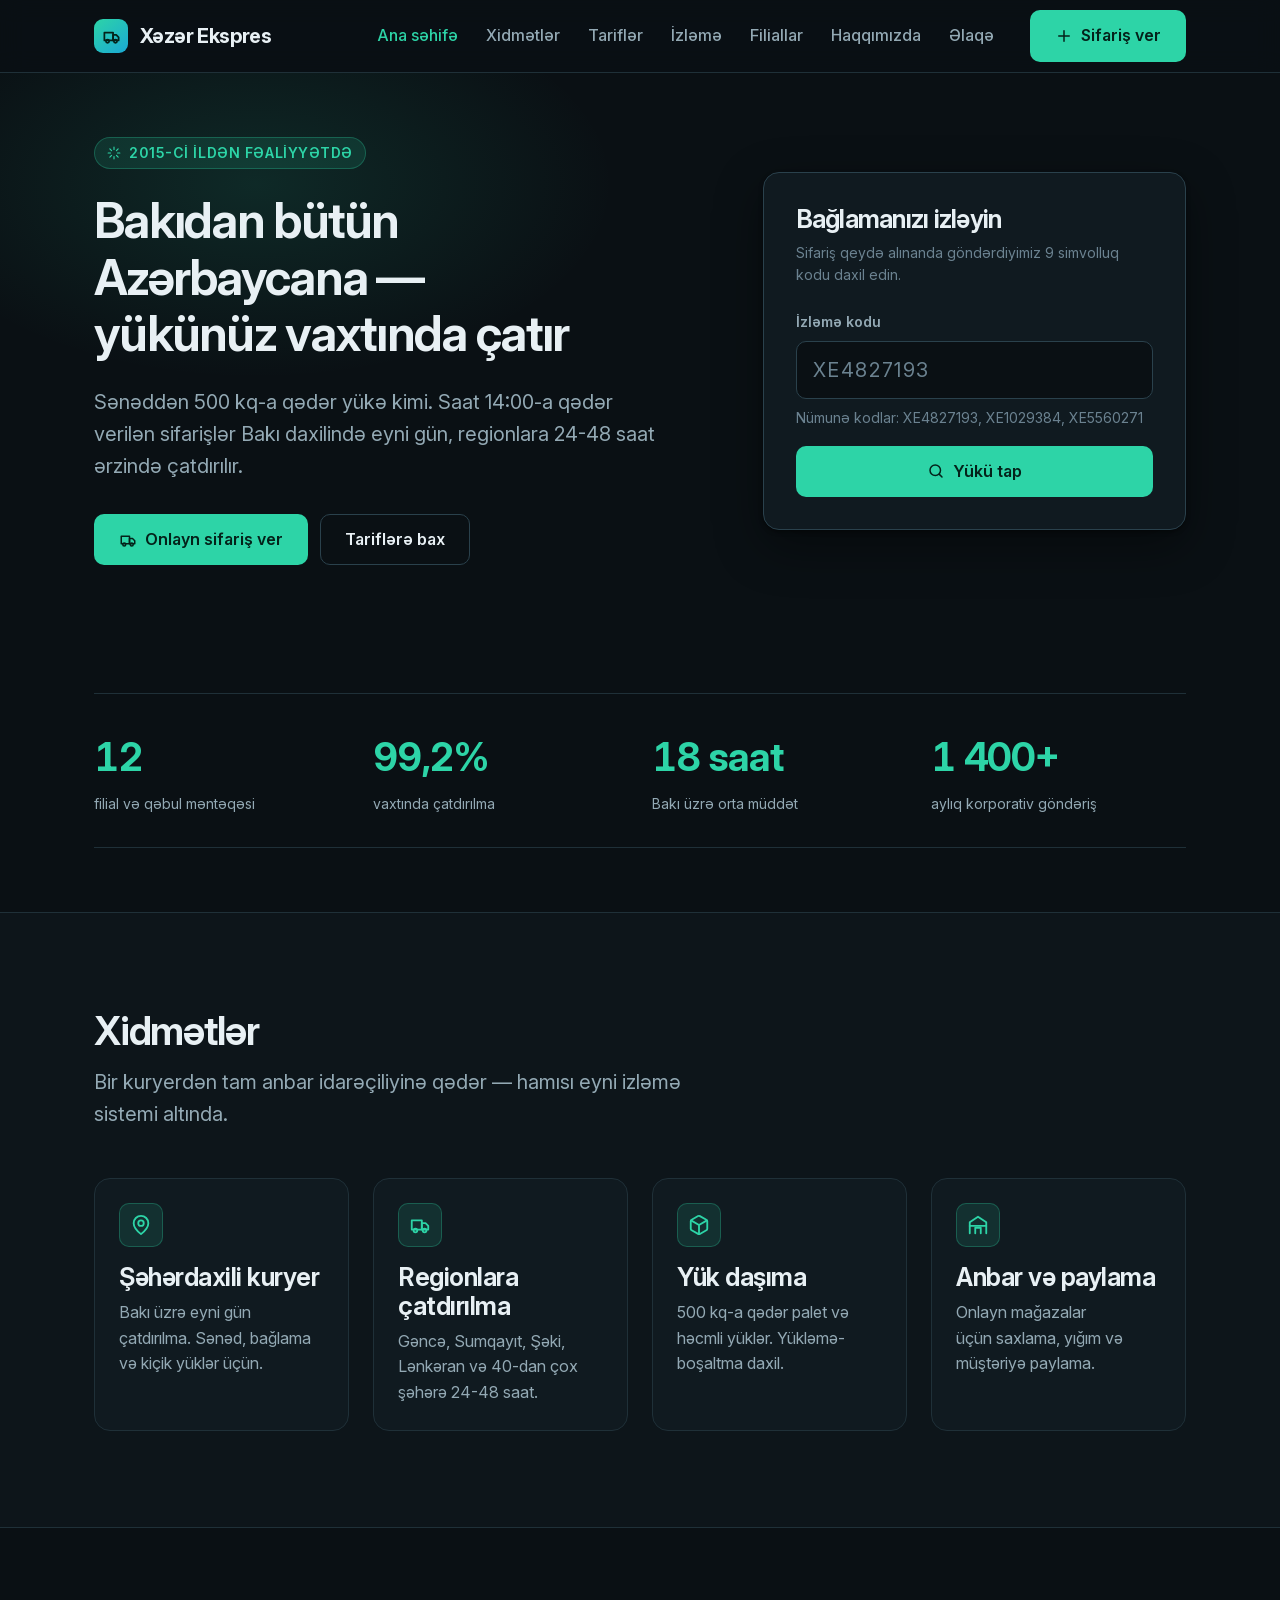
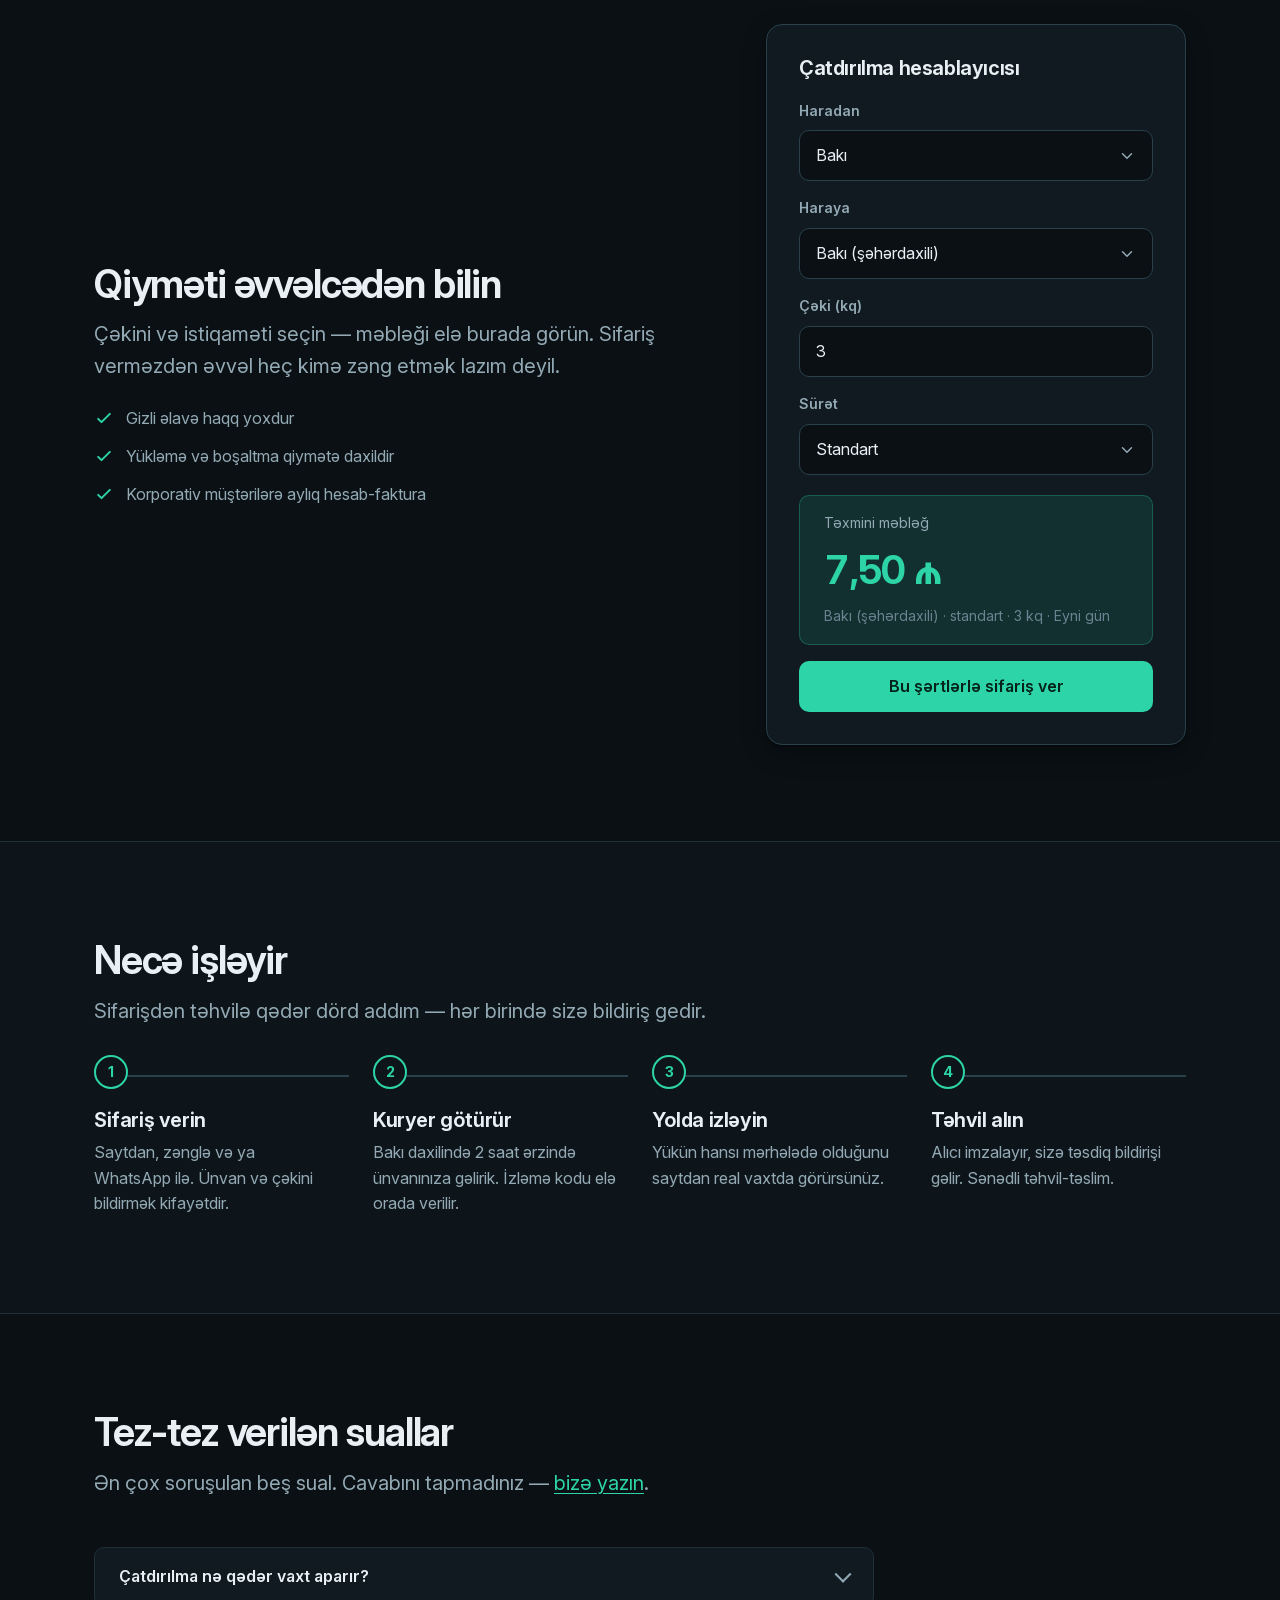
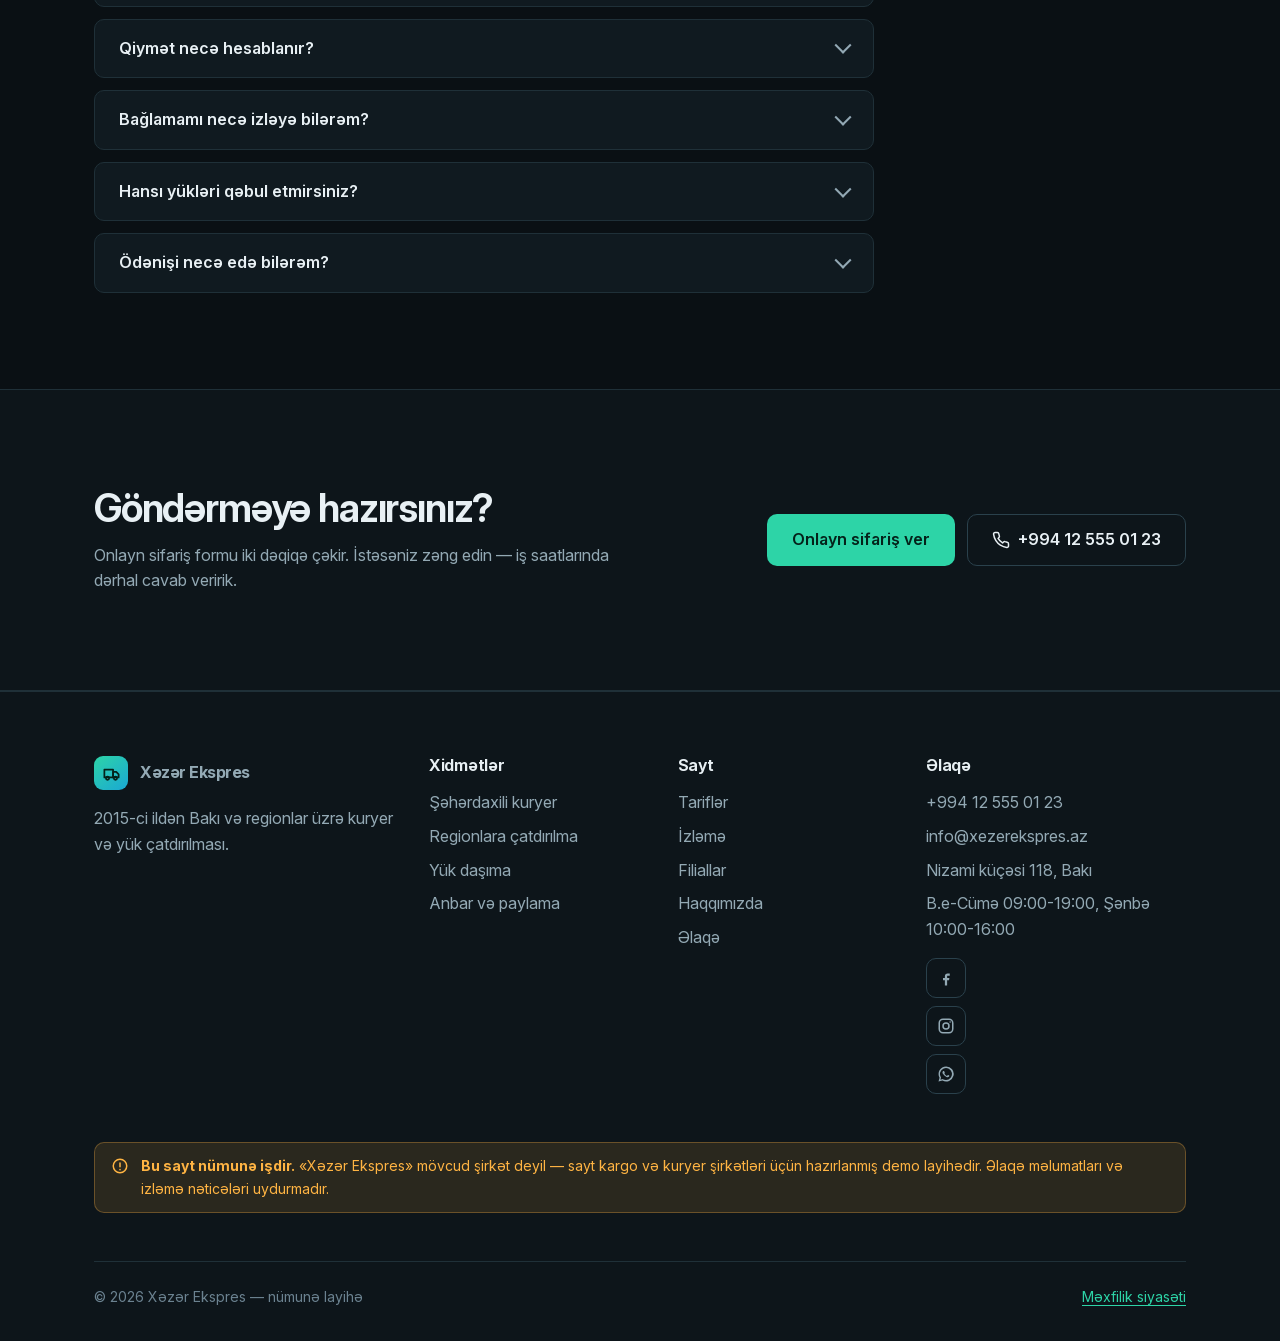
==== index.html @ 933635aa "feat: build the home page around tracking, pricing and ordering Those three are the sector's core fe" ====
<!doctype html>
<html lang="az" class="no-js">
  <head>
    <meta charset="utf-8" />
    <!-- Drops the no-js class before first paint, so the menu never flashes open. -->
    <script>document.documentElement.classList.remove("no-js");</script>
    <meta name="viewport" content="width=device-width, initial-scale=1" />
    <title>Xəzər Ekspres — Bakı və regionlara kuryer və yük çatdırılması</title>
    <meta
      name="description"
      content="Bakı üzrə eyni gün, regionlara 24-48 saat çatdırılma. Bağlamanızı izləmə kodu ilə izləyin, qiyməti əvvəlcədən hesablayın, onlayn sifariş verin."
    />
    <link rel="canonical" href="https://kulieff21.github.io/cargo-site-demo/" />
    <link rel="icon" href="assets/img/favicon.svg" type="image/svg+xml" />
    <link rel="stylesheet" href="assets/css/style.css" />

    <meta property="og:type" content="website" />
    <meta property="og:site_name" content="Xəzər Ekspres" />
    <meta property="og:locale" content="az_AZ" />
    <meta property="og:title" content="Xəzər Ekspres — kuryer və yük çatdırılması" />
    <meta
      property="og:description"
      content="Bakı üzrə eyni gün, regionlara 24-48 saat. İzləmə, qiymət hesablayıcısı və onlayn sifariş bir yerdə."
    />
    <meta property="og:image" content="https://kulieff21.github.io/cargo-site-demo/assets/img/og-cover.png" />
    <meta property="og:url" content="https://kulieff21.github.io/cargo-site-demo/" />
    <meta name="twitter:card" content="summary_large_image" />

    <script type="application/ld+json">
      {
        "@context": "https://schema.org",
        "@graph": [
          {
            "@type": "LocalBusiness",
            "@id": "https://kulieff21.github.io/cargo-site-demo/#business",
            "name": "Xəzər Ekspres",
            "description": "Bakı və Azərbaycanın regionları üzrə kuryer, bağlama və yük çatdırılması xidməti.",
            "url": "https://kulieff21.github.io/cargo-site-demo/",
            "telephone": "+994125550123",
            "email": "info@xezerekspres.az",
            "priceRange": "3-45 AZN",
            "currenciesAccepted": "AZN",
            "paymentAccepted": "Nağd, Kart, Bank köçürməsi",
            "address": {
              "@type": "PostalAddress",
              "streetAddress": "Nizami küçəsi 118",
              "addressLocality": "Bakı",
              "postalCode": "AZ1010",
              "addressCountry": "AZ"
            },
            "geo": { "@type": "GeoCoordinates", "latitude": 40.3777, "longitude": 49.8516 },
            "openingHoursSpecification": [
              {
                "@type": "OpeningHoursSpecification",
                "dayOfWeek": ["Monday", "Tuesday", "Wednesday", "Thursday", "Friday"],
                "opens": "09:00",
                "closes": "19:00"
              },
              {
                "@type": "OpeningHoursSpecification",
                "dayOfWeek": "Saturday",
                "opens": "10:00",
                "closes": "16:00"
              }
            ],
            "areaServed": { "@type": "Country", "name": "Azərbaycan" }
          },
          {
            "@type": "WebSite",
            "@id": "https://kulieff21.github.io/cargo-site-demo/#website",
            "url": "https://kulieff21.github.io/cargo-site-demo/",
            "name": "Xəzər Ekspres",
            "inLanguage": "az",
            "publisher": { "@id": "https://kulieff21.github.io/cargo-site-demo/#business" }
          },
          {
            "@type": "FAQPage",
            "mainEntity": [
              {
                "@type": "Question",
                "name": "Çatdırılma nə qədər vaxt aparır?",
                "acceptedAnswer": {
                  "@type": "Answer",
                  "text": "Bakı daxilində saat 14:00-a qədər verilən sifarişlər eyni gün çatdırılır. Regionlara çatdırılma 24-48 saat arasında dəyişir."
                }
              },
              {
                "@type": "Question",
                "name": "Qiymət necə hesablanır?",
                "acceptedAnswer": {
                  "@type": "Answer",
                  "text": "Qiymət çəkiyə və istiqamətə görə müəyyən olunur. Saytdakı hesablayıcı ilə sifariş verməzdən əvvəl dəqiq məbləği görə bilərsiniz."
                }
              },
              {
                "@type": "Question",
                "name": "Bağlamamı necə izləyə bilərəm?",
                "acceptedAnswer": {
                  "@type": "Answer",
                  "text": "Sifariş qeydə alınanda sizə 9 simvoldan ibarət izləmə kodu göndərilir. Kodu saytın yuxarısındakı xanaya yazıb yükünüzün hazırkı mərhələsini görə bilərsiniz."
                }
              },
              {
                "@type": "Question",
                "name": "Hansı yükləri qəbul etmirsiniz?",
                "acceptedAnswer": {
                  "@type": "Answer",
                  "text": "Partlayıcı və yanacaq maddələri, silah, narkotik vasitələr, canlı heyvan və tez xarab olan qida məhsulları qəbul edilmir."
                }
              },
              {
                "@type": "Question",
                "name": "Ödənişi necə edə bilərəm?",
                "acceptedAnswer": {
                  "@type": "Answer",
                  "text": "Nağd, kartla və ya bank köçürməsi ilə. Korporativ müştərilər üçün aylıq hesab-faktura ilə ödəniş mümkündür."
                }
              }
            ]
          }
        ]
      }
    </script>
  </head>

  <body>
    <a class="skip-link" href="#main">Əsas məzmuna keç</a>

    <header class="site-header">
      <div class="wrap site-header__inner">
        <a class="logo" href="index.html">
          <span class="logo__mark" aria-hidden="true">
            <svg viewBox="0 0 24 24" fill="none" stroke="currentColor" stroke-width="2.2" stroke-linecap="round" stroke-linejoin="round">
              <path d="M3 7h11v10H3z" /><path d="M14 10h4l3 3v4h-7z" />
              <circle cx="7" cy="18" r="2" /><circle cx="17" cy="18" r="2" />
            </svg>
          </span>
          Xəzər Ekspres
        </a>

        <button class="nav-toggle" type="button" aria-expanded="false" aria-controls="main-nav">
          <span class="visually-hidden">Menyunu aç</span>
          <svg class="nav-toggle__open" viewBox="0 0 24 24" fill="none" stroke="currentColor" stroke-width="2" stroke-linecap="round" aria-hidden="true">
            <path d="M4 7h16M4 12h16M4 17h16" />
          </svg>
          <svg class="nav-toggle__close" viewBox="0 0 24 24" fill="none" stroke="currentColor" stroke-width="2" stroke-linecap="round" aria-hidden="true">
            <path d="M6 6l12 12M18 6L6 18" />
          </svg>
        </button>

        <nav class="nav" id="main-nav" aria-label="Əsas menyu">
          <ul class="nav__list">
            <li><a class="nav__link" href="index.html" aria-current="page">Ana səhifə</a></li>
            <li><a class="nav__link" href="xidmetler.html">Xidmətlər</a></li>
            <li><a class="nav__link" href="tarifler.html">Tariflər</a></li>
            <li><a class="nav__link" href="izleme.html">İzləmə</a></li>
            <li><a class="nav__link" href="filiallar.html">Filiallar</a></li>
            <li><a class="nav__link" href="haqqimizda.html">Haqqımızda</a></li>
            <li><a class="nav__link" href="elaqe.html">Əlaqə</a></li>
          </ul>
        </nav>

        <a class="btn btn--primary header-cta" href="sifaris.html">
          <svg viewBox="0 0 24 24" fill="none" stroke="currentColor" stroke-width="2" stroke-linecap="round" stroke-linejoin="round" aria-hidden="true">
            <path d="M12 5v14M5 12h14" />
          </svg>
          Sifariş ver
        </a>
      </div>
    </header>

    <main id="main">
      <!-- Hero: the tracking box is the first thing a returning customer needs,
           so it sits above everything else rather than in a sub-page. -->
      <section class="hero">
        <div class="wrap hero__inner">
          <div class="hero__copy">
            <p class="eyebrow">
              <svg viewBox="0 0 24 24" fill="none" stroke="currentColor" stroke-width="2" stroke-linecap="round" aria-hidden="true">
                <path d="M12 2v4M12 18v4M4.9 4.9l2.9 2.9M16.2 16.2l2.9 2.9M2 12h4M18 12h4M4.9 19.1l2.9-2.9M16.2 7.8l2.9-2.9" />
              </svg>
              2015-ci ildən fəaliyyətdə
            </p>
            <h1>Bakıdan bütün Azərbaycana — yükünüz vaxtında çatır</h1>
            <p class="hero__lede">
              Sənəddən 500 kq-a qədər yükə kimi. Saat 14:00-a qədər verilən sifarişlər Bakı
              daxilində eyni gün, regionlara 24-48 saat ərzində çatdırılır.
            </p>
            <div class="hero__actions">
              <a class="btn btn--primary" href="sifaris.html">
                <svg viewBox="0 0 24 24" fill="none" stroke="currentColor" stroke-width="2" stroke-linecap="round" stroke-linejoin="round" aria-hidden="true">
                  <path d="M3 7h11v10H3z" /><path d="M14 10h4l3 3v4h-7z" />
                  <circle cx="7" cy="18" r="2" /><circle cx="17" cy="18" r="2" />
                </svg>
                Onlayn sifariş ver
              </a>
              <a class="btn btn--ghost" href="tarifler.html">Tariflərə bax</a>
            </div>
          </div>

          <div class="track-box">
            <h2 class="track-box__title">Bağlamanızı izləyin</h2>
            <p class="dim">Sifariş qeydə alınanda göndərdiyimiz 9 simvolluq kodu daxil edin.</p>
            <form class="track-form" action="izleme.html" method="get" data-track-form>
              <div class="field">
                <label for="track-code">İzləmə kodu</label>
                <input
                  class="input"
                  id="track-code"
                  name="kod"
                  type="text"
                  inputmode="latin"
                  autocomplete="off"
                  placeholder="XE4827193"
                  pattern="[A-Za-z]{2}[0-9]{7}"
                  maxlength="9"
                  required
                  aria-describedby="track-hint"
                />
                <p class="field-error" data-error>Kod 2 hərf və 7 rəqəmdən ibarət olmalıdır. Nümunə: XE4827193</p>
                <p class="dim" id="track-hint">Nümunə kodlar: XE4827193, XE1029384, XE5560271</p>
              </div>
              <button class="btn btn--primary btn--block" type="submit">
                <svg viewBox="0 0 24 24" fill="none" stroke="currentColor" stroke-width="2" stroke-linecap="round" aria-hidden="true">
                  <circle cx="11" cy="11" r="7" /><path d="m20 20-3.5-3.5" />
                </svg>
                Yükü tap
              </button>
            </form>
          </div>
        </div>
      </section>

      <!-- Numbers a courier customer actually asks about. -->
      <section class="section--tight stats">
        <div class="wrap">
          <ul class="stats__list">
            <li><strong>12</strong><span>filial və qəbul məntəqəsi</span></li>
            <li><strong>99,2%</strong><span>vaxtında çatdırılma</span></li>
            <li><strong>18 saat</strong><span>Bakı üzrə orta müddət</span></li>
            <li><strong>1 400+</strong><span>aylıq korporativ göndəriş</span></li>
          </ul>
        </div>
      </section>

      <section class="section section--alt" id="xidmetler">
        <div class="wrap">
          <div class="section-head">
            <h2>Xidmətlər</h2>
            <p>Bir kuryerdən tam anbar idarəçiliyinə qədər — hamısı eyni izləmə sistemi altında.</p>
          </div>

          <div class="grid grid--4">
            <article class="card card--link">
              <span class="card-icon" aria-hidden="true">
                <svg viewBox="0 0 24 24" fill="none" stroke="currentColor" stroke-width="2" stroke-linecap="round" stroke-linejoin="round">
                  <circle cx="12" cy="10" r="3" /><path d="M12 2a8 8 0 0 0-8 8c0 5.4 8 12 8 12s8-6.6 8-12a8 8 0 0 0-8-8z" />
                </svg>
              </span>
              <h3>Şəhərdaxili kuryer</h3>
              <p>Bakı üzrə eyni gün çatdırılma. Sənəd, bağlama və kiçik yüklər üçün.</p>
            </article>

            <article class="card card--link">
              <span class="card-icon" aria-hidden="true">
                <svg viewBox="0 0 24 24" fill="none" stroke="currentColor" stroke-width="2" stroke-linecap="round" stroke-linejoin="round">
                  <path d="M3 7h11v10H3z" /><path d="M14 10h4l3 3v4h-7z" />
                  <circle cx="7" cy="18" r="2" /><circle cx="17" cy="18" r="2" />
                </svg>
              </span>
              <h3>Regionlara çatdırılma</h3>
              <p>Gəncə, Sumqayıt, Şəki, Lənkəran və 40-dan çox şəhərə 24-48 saat.</p>
            </article>

            <article class="card card--link">
              <span class="card-icon" aria-hidden="true">
                <svg viewBox="0 0 24 24" fill="none" stroke="currentColor" stroke-width="2" stroke-linecap="round" stroke-linejoin="round">
                  <path d="M21 16V8a2 2 0 0 0-1-1.73l-7-4a2 2 0 0 0-2 0l-7 4A2 2 0 0 0 3 8v8a2 2 0 0 0 1 1.73l7 4a2 2 0 0 0 2 0l7-4A2 2 0 0 0 21 16z" />
                  <path d="m3.3 7 8.7 5 8.7-5M12 22V12" />
                </svg>
              </span>
              <h3>Yük daşıma</h3>
              <p>500 kq-a qədər palet və həcmli yüklər. Yükləmə-boşaltma daxil.</p>
            </article>

            <article class="card card--link">
              <span class="card-icon" aria-hidden="true">
                <svg viewBox="0 0 24 24" fill="none" stroke="currentColor" stroke-width="2" stroke-linecap="round" stroke-linejoin="round">
                  <path d="M3 21V9l9-6 9 6v12" /><path d="M9 21v-6h6v6" /><path d="M3 13h18" />
                </svg>
              </span>
              <h3>Anbar və paylama</h3>
              <p>Onlayn mağazalar üçün saxlama, yığım və müştəriyə paylama.</p>
            </article>
          </div>
        </div>
      </section>

      <!-- Price calculator: the second core feature. Works as a plain form
           without JS, and updates live when JS is available. -->
      <section class="section" id="hesablayici">
        <div class="wrap calc">
          <div class="calc__copy">
            <div class="section-head">
              <h2>Qiyməti əvvəlcədən bilin</h2>
              <p>
                Çəkini və istiqaməti seçin — məbləği elə burada görün. Sifariş verməzdən əvvəl
                heç kimə zəng etmək lazım deyil.
              </p>
            </div>
            <ul class="tick-list">
              <li>
                <svg viewBox="0 0 24 24" fill="none" stroke="currentColor" stroke-width="2.4" stroke-linecap="round" stroke-linejoin="round" aria-hidden="true"><path d="m5 13 4 4L19 7" /></svg>
                Gizli əlavə haqq yoxdur
              </li>
              <li>
                <svg viewBox="0 0 24 24" fill="none" stroke="currentColor" stroke-width="2.4" stroke-linecap="round" stroke-linejoin="round" aria-hidden="true"><path d="m5 13 4 4L19 7" /></svg>
                Yükləmə və boşaltma qiymətə daxildir
              </li>
              <li>
                <svg viewBox="0 0 24 24" fill="none" stroke="currentColor" stroke-width="2.4" stroke-linecap="round" stroke-linejoin="round" aria-hidden="true"><path d="m5 13 4 4L19 7" /></svg>
                Korporativ müştərilərə aylıq hesab-faktura
              </li>
            </ul>
          </div>

          <form class="calc__panel" data-calc-form>
            <h3 class="calc__title">Çatdırılma hesablayıcısı</h3>

            <div class="field">
              <label for="calc-from">Haradan</label>
              <select class="select" id="calc-from" name="from" data-calc-from>
                <option value="baku">Bakı</option>
                <option value="sumqayit">Sumqayıt</option>
                <option value="gence">Gəncə</option>
              </select>
            </div>

            <div class="field">
              <label for="calc-to">Haraya</label>
              <select class="select" id="calc-to" name="to" data-calc-to>
                <option value="baku">Bakı (şəhərdaxili)</option>
                <option value="sumqayit">Sumqayıt / Abşeron</option>
                <option value="region-yaxin">Yaxın regionlar (Gəncə, Şəki, Quba)</option>
                <option value="region-uzaq">Uzaq regionlar (Lənkəran, Zaqatala, Naxçıvan)</option>
              </select>
            </div>

            <div class="field">
              <label for="calc-weight">Çəki (kq)</label>
              <input class="input" id="calc-weight" name="weight" type="number" min="0.5" max="500" step="0.5" value="3" data-calc-weight />
            </div>

            <div class="field">
              <label for="calc-speed">Sürət</label>
              <select class="select" id="calc-speed" name="speed" data-calc-speed>
                <option value="standart">Standart</option>
                <option value="tecili">Təcili (+50%)</option>
              </select>
            </div>

            <output class="calc__result" data-calc-output>
              <span class="calc__result-label">Təxmini məbləğ</span>
              <span class="calc__result-value" data-calc-price>7,50 ₼</span>
              <span class="calc__result-note" data-calc-note>Bakı daxili · standart · 3 kq</span>
            </output>

            <noscript>
              <p class="dim">
                Dəqiq məbləği <a href="tarifler.html">tariflər cədvəlində</a> görə bilərsiniz.
              </p>
            </noscript>

            <a class="btn btn--primary btn--block" href="sifaris.html">Bu şərtlərlə sifariş ver</a>
          </form>
        </div>
      </section>

      <section class="section section--alt">
        <div class="wrap">
          <div class="section-head">
            <h2>Necə işləyir</h2>
            <p>Sifarişdən təhvilə qədər dörd addım — hər birində sizə bildiriş gedir.</p>
          </div>

          <ol class="steps">
            <li class="steps__item">
              <span class="steps__num">1</span>
              <h3>Sifariş verin</h3>
              <p>Saytdan, zənglə və ya WhatsApp ilə. Ünvan və çəkini bildirmək kifayətdir.</p>
            </li>
            <li class="steps__item">
              <span class="steps__num">2</span>
              <h3>Kuryer götürür</h3>
              <p>Bakı daxilində 2 saat ərzində ünvanınıza gəlirik. İzləmə kodu elə orada verilir.</p>
            </li>
            <li class="steps__item">
              <span class="steps__num">3</span>
              <h3>Yolda izləyin</h3>
              <p>Yükün hansı mərhələdə olduğunu saytdan real vaxtda görürsünüz.</p>
            </li>
            <li class="steps__item">
              <span class="steps__num">4</span>
              <h3>Təhvil alın</h3>
              <p>Alıcı imzalayır, sizə təsdiq bildirişi gəlir. Sənədli təhvil-təslim.</p>
            </li>
          </ol>
        </div>
      </section>

      <section class="section">
        <div class="wrap faq">
          <div class="section-head">
            <h2>Tez-tez verilən suallar</h2>
            <p>Ən çox soruşulan beş sual. Cavabını tapmadınız — <a href="elaqe.html">bizə yazın</a>.</p>
          </div>

          <div class="faq__list">
            <details class="faq__item">
              <summary>Çatdırılma nə qədər vaxt aparır?</summary>
              <p>
                Bakı daxilində saat 14:00-a qədər verilən sifarişlər eyni gün çatdırılır.
                Regionlara çatdırılma 24-48 saat arasında dəyişir — dəqiq müddət
                <a href="tarifler.html">tariflər səhifəsində</a> istiqamətə görə göstərilib.
              </p>
            </details>

            <details class="faq__item">
              <summary>Qiymət necə hesablanır?</summary>
              <p>
                Qiymət çəkiyə və istiqamətə görə müəyyən olunur. Yuxarıdakı hesablayıcı ilə
                sifariş verməzdən əvvəl dəqiq məbləği görə bilərsiniz. Yükləmə-boşaltma
                qiymətə daxildir.
              </p>
            </details>

            <details class="faq__item">
              <summary>Bağlamamı necə izləyə bilərəm?</summary>
              <p>
                Sifariş qeydə alınanda sizə 9 simvoldan ibarət izləmə kodu göndərilir
                (məsələn XE4827193). Kodu <a href="izleme.html">izləmə səhifəsinə</a> yazıb
                yükünüzün hazırkı mərhələsini görə bilərsiniz.
              </p>
            </details>

            <details class="faq__item">
              <summary>Hansı yükləri qəbul etmirsiniz?</summary>
              <p>
                Partlayıcı və yanacaq maddələri, silah, narkotik vasitələr, canlı heyvan və
                tez xarab olan qida məhsulları qəbul edilmir. Şübhəniz varsa, göndərməzdən
                əvvəl bizimlə dəqiqləşdirin.
              </p>
            </details>

            <details class="faq__item">
              <summary>Ödənişi necə edə bilərəm?</summary>
              <p>
                Nağd, kartla və ya bank köçürməsi ilə. Korporativ müştərilər üçün aylıq
                hesab-faktura ilə ödəniş mümkündür.
              </p>
            </details>
          </div>
        </div>
      </section>

      <section class="section section--alt cta">
        <div class="wrap cta__inner">
          <div>
            <h2>Göndərməyə hazırsınız?</h2>
            <p class="muted">
              Onlayn sifariş formu iki dəqiqə çəkir. İstəsəniz zəng edin — iş saatlarında
              dərhal cavab veririk.
            </p>
          </div>
          <div class="cta__actions">
            <a class="btn btn--primary" href="sifaris.html">Onlayn sifariş ver</a>
            <a class="btn btn--ghost" href="tel:+994125550123">
              <svg viewBox="0 0 24 24" fill="none" stroke="currentColor" stroke-width="2" stroke-linecap="round" stroke-linejoin="round" aria-hidden="true">
                <path d="M22 16.9v3a2 2 0 0 1-2.2 2 19.8 19.8 0 0 1-8.6-3.1 19.5 19.5 0 0 1-6-6A19.8 19.8 0 0 1 2.1 4.2 2 2 0 0 1 4.1 2h3a2 2 0 0 1 2 1.7c.1 1 .4 1.9.7 2.8a2 2 0 0 1-.5 2.1L8.1 9.9a16 16 0 0 0 6 6l1.3-1.3a2 2 0 0 1 2.1-.4c.9.3 1.8.6 2.8.7a2 2 0 0 1 1.7 2z" />
              </svg>
              +994 12 555 01 23
            </a>
          </div>
        </div>
      </section>
    </main>

    <footer class="site-footer">
      <div class="wrap">
        <div class="footer-grid">
          <div class="footer-col">
            <a class="logo" href="index.html">
              <span class="logo__mark" aria-hidden="true">
                <svg viewBox="0 0 24 24" fill="none" stroke="currentColor" stroke-width="2.2" stroke-linecap="round" stroke-linejoin="round">
                  <path d="M3 7h11v10H3z" /><path d="M14 10h4l3 3v4h-7z" />
                  <circle cx="7" cy="18" r="2" /><circle cx="17" cy="18" r="2" />
                </svg>
              </span>
              Xəzər Ekspres
            </a>
            <p class="muted" style="margin-top: var(--s-4)">
              2015-ci ildən Bakı və regionlar üzrə kuryer və yük çatdırılması.
            </p>
          </div>

          <div class="footer-col">
            <h4>Xidmətlər</h4>
            <ul>
              <li><a href="xidmetler.html">Şəhərdaxili kuryer</a></li>
              <li><a href="xidmetler.html">Regionlara çatdırılma</a></li>
              <li><a href="xidmetler.html">Yük daşıma</a></li>
              <li><a href="xidmetler.html">Anbar və paylama</a></li>
            </ul>
          </div>

          <div class="footer-col">
            <h4>Sayt</h4>
            <ul>
              <li><a href="tarifler.html">Tariflər</a></li>
              <li><a href="izleme.html">İzləmə</a></li>
              <li><a href="filiallar.html">Filiallar</a></li>
              <li><a href="haqqimizda.html">Haqqımızda</a></li>
              <li><a href="elaqe.html">Əlaqə</a></li>
            </ul>
          </div>

          <div class="footer-col">
            <h4>Əlaqə</h4>
            <ul>
              <li><a href="tel:+994125550123">+994 12 555 01 23</a></li>
              <li><a href="mailto:info@xezerekspres.az">info@xezerekspres.az</a></li>
              <li class="muted">Nizami küçəsi 118, Bakı</li>
              <li class="muted">B.e-Cümə 09:00-19:00, Şənbə 10:00-16:00</li>
            </ul>
            <ul class="social" style="margin-top: var(--s-4)">
              <li>
                <a href="https://www.facebook.com/" rel="noopener nofollow" target="_blank">
                  <span class="visually-hidden">Facebook səhifəmiz</span>
                  <svg viewBox="0 0 24 24" fill="currentColor" aria-hidden="true"><path d="M14 9h3V6h-3c-2 0-3.5 1.6-3.5 3.5V12H8v3h2.5v7h3v-7H16l.5-3h-3V9.5c0-.3.2-.5.5-.5z" /></svg>
                </a>
              </li>
              <li>
                <a href="https://www.instagram.com/" rel="noopener nofollow" target="_blank">
                  <span class="visually-hidden">Instagram səhifəmiz</span>
                  <svg viewBox="0 0 24 24" fill="none" stroke="currentColor" stroke-width="2" aria-hidden="true"><rect x="3" y="3" width="18" height="18" rx="5" /><circle cx="12" cy="12" r="4" /><circle cx="17.5" cy="6.5" r="1" fill="currentColor" stroke="none" /></svg>
                </a>
              </li>
              <li>
                <a href="https://wa.me/994125550123" rel="noopener nofollow" target="_blank">
                  <span class="visually-hidden">WhatsApp ilə yazın</span>
                  <svg viewBox="0 0 24 24" fill="currentColor" aria-hidden="true"><path d="M12 2a10 10 0 0 0-8.6 15L2 22l5.2-1.4A10 10 0 1 0 12 2zm0 18a8 8 0 0 1-4.1-1.1l-.3-.2-3 .8.8-2.9-.2-.3A8 8 0 1 1 12 20zm4.4-5.8c-.2-.1-1.4-.7-1.6-.8-.2-.1-.4-.1-.5.1l-.7.9c-.1.2-.3.2-.5.1a6.5 6.5 0 0 1-3.2-2.8c-.1-.2 0-.4.1-.5l.4-.5c.1-.2.1-.3 0-.5l-.7-1.7c-.2-.4-.4-.4-.5-.4h-.5c-.2 0-.5.1-.7.3-.9.9-.9 2.1-.1 3.4a9.4 9.4 0 0 0 4.6 4.1c1.5.6 2.5.5 3.2-.1.3-.3.6-.8.7-1.2.1-.3 0-.4-.2-.5z" /></svg>
                </a>
              </li>
            </ul>
          </div>
        </div>

        <div class="demo-notice" style="margin-top: var(--s-7)">
          <svg viewBox="0 0 24 24" fill="none" stroke="currentColor" stroke-width="2" stroke-linecap="round" aria-hidden="true">
            <circle cx="12" cy="12" r="9" /><path d="M12 8v5M12 16.5v.5" />
          </svg>
          <span>
            <strong>Bu sayt nümunə işdir.</strong> «Xəzər Ekspres» mövcud şirkət deyil —
            sayt kargo və kuryer şirkətləri üçün hazırlanmış demo layihədir. Əlaqə
            məlumatları və izləmə nəticələri uydurmadır.
          </span>
        </div>

        <div class="footer-bottom">
          <p>© 2026 Xəzər Ekspres — nümunə layihə</p>
          <p><a href="mexfilik.html">Məxfilik siyasəti</a></p>
        </div>
      </div>
    </footer>

    <script src="assets/js/data.js" defer></script>
    <script src="assets/js/site.js" defer></script>
  </body>
</html>
---- assets/css/style.css ----
/* ==========================================================================
   Xəzər Ekspres — design system
   Dark-first. One stylesheet, no framework, no CDN: the whole site has to run
   from a folder on a client's machine.
   ========================================================================== */

/* --- Font ---------------------------------------------------------------- */
/* Inter, subset to Latin + Azerbaijani (Ə ə Ğ ğ İ ı Ş ş Ç ç Ö ö Ü ü) and the
   manat sign. 63 KB instead of 352 KB, and it ships with the site rather than
   from a CDN, so no third-party request is needed to render the first word. */
@font-face {
  font-family: "Inter var";
  src: url("../fonts/inter-var.woff2") format("woff2");
  font-weight: 100 900;
  font-style: normal;
  font-display: swap;
}

/* --- Tokens -------------------------------------------------------------- */
:root {
  /* Colour. The palette is built around the Caspian: deep water for ground,
     a mint-teal for anything that moves or can be acted on. */
  --bg: #0a1014;
  --bg-alt: #0d151a;
  --surface: #101a20;
  --surface-2: #16242c;
  --border: #1f3038;
  --border-strong: #2a414c;

  --text: #e8f0f4;
  --text-muted: #93a9b4;
  --text-dim: #6b8290;

  --accent: #2dd4a7;
  --accent-hover: #4fe0bb;
  --accent-soft: rgba(45, 212, 167, 0.12);
  --accent-line: rgba(45, 212, 167, 0.28);
  --accent-ink: #04221a;

  --warn: #ffb443;
  --warn-soft: rgba(255, 180, 67, 0.12);
  --danger: #ff6b6b;

  /* Spacing — 8px grid, with a 4px half-step for tight work. */
  --s-1: 0.25rem;
  --s-2: 0.5rem;
  --s-3: 0.75rem;
  --s-4: 1rem;
  --s-5: 1.5rem;
  --s-6: 2rem;
  --s-7: 3rem;
  --s-8: 4rem;
  --s-9: 6rem;

  /* Type scale — 1.25 ratio, fluid between 360px and 1280px. */
  --step--1: clamp(0.8125rem, 0.79rem + 0.11vw, 0.875rem);
  --step-0: clamp(0.9375rem, 0.91rem + 0.14vw, 1rem);
  --step-1: clamp(1.125rem, 1.07rem + 0.27vw, 1.25rem);
  --step-2: clamp(1.375rem, 1.28rem + 0.45vw, 1.5625rem);
  --step-3: clamp(1.625rem, 1.46rem + 0.8vw, 1.953rem);
  --step-4: clamp(1.875rem, 1.57rem + 1.5vw, 2.441rem);
  --step-5: clamp(2.25rem, 1.7rem + 2.6vw, 3.052rem);

  --r-sm: 6px;
  --r: 10px;
  --r-lg: 16px;
  --r-full: 999px;

  --shadow: 0 1px 2px rgba(0, 0, 0, 0.4), 0 8px 24px rgba(0, 0, 0, 0.28);
  --shadow-lg: 0 2px 4px rgba(0, 0, 0, 0.4), 0 16px 48px rgba(0, 0, 0, 0.4);

  --wrap: 1140px;
  --ease: cubic-bezier(0.32, 0.72, 0, 1);
  --dur: 200ms;

  color-scheme: dark;
}

/* --- Reset --------------------------------------------------------------- */
*,
*::before,
*::after { box-sizing: border-box; }

html {
  -webkit-text-size-adjust: 100%;
  scroll-behavior: smooth;
}

body {
  margin: 0;
  background: var(--bg);
  color: var(--text);
  font-family: "Inter var", ui-sans-serif, system-ui, -apple-system, "Segoe UI", Roboto, sans-serif;
  font-size: var(--step-0);
  line-height: 1.6;
  font-feature-settings: "kern" 1, "liga" 1, "calt" 1;
  -webkit-font-smoothing: antialiased;
  text-rendering: optimizeLegibility;
  min-height: 100vh;
  display: flex;
  flex-direction: column;
}

img,
svg { display: block; max-width: 100%; }
img { height: auto; }

h1, h2, h3, h4 {
  margin: 0;
  line-height: 1.15;
  letter-spacing: -0.02em;
  font-weight: 650;
  text-wrap: balance;
}
h1 { font-size: var(--step-5); letter-spacing: -0.035em; }
h2 { font-size: var(--step-4); letter-spacing: -0.03em; }
h3 { font-size: var(--step-2); }
h4 { font-size: var(--step-1); }

p { margin: 0; text-wrap: pretty; }

a { color: var(--accent); text-decoration-thickness: 1px; text-underline-offset: 3px; }
a:hover { color: var(--accent-hover); }

ul, ol { margin: 0; padding: 0; }

button,
input,
select,
textarea { font: inherit; color: inherit; }

/* Keyboard focus has to stay obvious on every interactive thing. */
:focus-visible {
  outline: 2px solid var(--accent);
  outline-offset: 2px;
  border-radius: var(--r-sm);
}

/* --- Layout -------------------------------------------------------------- */
.wrap {
  width: 100%;
  max-width: var(--wrap);
  margin-inline: auto;
  padding-inline: var(--s-5);
}

.section { padding-block: var(--s-9); }
.section--tight { padding-block: var(--s-8); }
.section--alt { background: var(--bg-alt); border-block: 1px solid var(--border); }

.stack > * + * { margin-top: var(--s-4); }
.stack-lg > * + * { margin-top: var(--s-6); }

.grid { display: grid; gap: var(--s-5); }
@media (min-width: 640px) { .grid--2 { grid-template-columns: repeat(2, 1fr); } }
@media (min-width: 900px) {
  .grid--3 { grid-template-columns: repeat(3, 1fr); }
  .grid--4 { grid-template-columns: repeat(4, 1fr); }
}

.section-head { max-width: 62ch; margin-bottom: var(--s-7); }
.section-head p { color: var(--text-muted); margin-top: var(--s-3); font-size: var(--step-1); }

/* --- Utility ------------------------------------------------------------- */
.muted { color: var(--text-muted); }
.dim { color: var(--text-dim); font-size: var(--step--1); }
.center { text-align: center; }

.visually-hidden {
  position: absolute;
  width: 1px; height: 1px;
  padding: 0; margin: -1px;
  overflow: hidden;
  clip-path: inset(50%);
  white-space: nowrap;
}

.skip-link {
  position: absolute;
  left: var(--s-4);
  top: -100px;
  z-index: 100;
  background: var(--accent);
  color: var(--accent-ink);
  padding: var(--s-3) var(--s-4);
  border-radius: var(--r);
  font-weight: 600;
  transition: top var(--dur) var(--ease);
}
.skip-link:focus { top: var(--s-4); }

/* --- Eyebrow / pill ------------------------------------------------------ */
.eyebrow {
  display: inline-flex;
  align-items: center;
  gap: var(--s-2);
  font-size: var(--step--1);
  font-weight: 600;
  letter-spacing: 0.04em;
  text-transform: uppercase;
  color: var(--accent);
  background: var(--accent-soft);
  border: 1px solid var(--accent-line);
  padding: var(--s-1) var(--s-3);
  border-radius: var(--r-full);
}
.eyebrow svg { width: 14px; height: 14px; }

/* --- Buttons ------------------------------------------------------------- */
.btn {
  display: inline-flex;
  align-items: center;
  justify-content: center;
  gap: var(--s-2);
  min-height: 48px;
  padding: var(--s-3) var(--s-5);
  border-radius: var(--r);
  border: 1px solid transparent;
  font-weight: 600;
  font-size: var(--step-0);
  text-decoration: none;
  cursor: pointer;
  white-space: nowrap;
  transition: background var(--dur) var(--ease), border-color var(--dur) var(--ease),
    transform var(--dur) var(--ease), color var(--dur) var(--ease);
}
.btn svg { width: 18px; height: 18px; flex: none; }
.btn:active { transform: translateY(1px); }

.btn--primary { background: var(--accent); color: var(--accent-ink); }
.btn--primary:hover { background: var(--accent-hover); color: var(--accent-ink); }

.btn--ghost { background: transparent; border-color: var(--border-strong); color: var(--text); }
.btn--ghost:hover { background: var(--surface-2); border-color: var(--accent-line); color: var(--text); }

.btn--block { width: 100%; }

/* --- Card ---------------------------------------------------------------- */
.card {
  background: var(--surface);
  border: 1px solid var(--border);
  border-radius: var(--r-lg);
  padding: var(--s-5);
  transition: border-color var(--dur) var(--ease), transform var(--dur) var(--ease),
    background var(--dur) var(--ease);
}
.card--link:hover {
  border-color: var(--accent-line);
  background: var(--surface-2);
  transform: translateY(-2px);
}
.card h3 { margin-bottom: var(--s-2); }
.card p { color: var(--text-muted); }

.card-icon {
  width: 44px;
  height: 44px;
  display: grid;
  place-items: center;
  border-radius: var(--r);
  background: var(--accent-soft);
  border: 1px solid var(--accent-line);
  color: var(--accent);
  margin-bottom: var(--s-4);
}
.card-icon svg { width: 22px; height: 22px; }

/* --- Forms --------------------------------------------------------------- */
.field { display: flex; flex-direction: column; gap: var(--s-2); }
.field label { font-size: var(--step--1); font-weight: 600; color: var(--text-muted); }

.input,
.select,
.textarea {
  width: 100%;
  min-height: 48px;
  padding: var(--s-3) var(--s-4);
  background: var(--bg);
  border: 1px solid var(--border-strong);
  border-radius: var(--r);
  color: var(--text);
  transition: border-color var(--dur) var(--ease), background var(--dur) var(--ease);
}
.input::placeholder,
.textarea::placeholder { color: var(--text-dim); }
.input:hover,
.select:hover,
.textarea:hover { border-color: var(--accent-line); }
.input:focus,
.select:focus,
.textarea:focus {
  outline: none;
  border-color: var(--accent);
  background: var(--surface);
  box-shadow: 0 0 0 3px var(--accent-soft);
}
.textarea { min-height: 130px; resize: vertical; padding-top: var(--s-3); }

.select {
  appearance: none;
  background-image: url("data:image/svg+xml,%3Csvg xmlns='http://www.w3.org/2000/svg' viewBox='0 0 24 24' fill='none' stroke='%2393a9b4' stroke-width='2' stroke-linecap='round'%3E%3Cpath d='m6 9 6 6 6-6'/%3E%3C/svg%3E");
  background-repeat: no-repeat;
  background-position: right var(--s-4) center;
  background-size: 18px;
  padding-right: var(--s-8);
}

.field-error {
  color: var(--danger);
  font-size: var(--step--1);
  display: none;
}
.field[data-invalid="true"] .field-error { display: block; }
.field[data-invalid="true"] .input,
.field[data-invalid="true"] .select { border-color: var(--danger); }

/* --- Header -------------------------------------------------------------- */
.site-header {
  position: sticky;
  top: 0;
  z-index: 50;
  background: rgba(10, 16, 20, 0.85);
  backdrop-filter: blur(12px);
  border-bottom: 1px solid var(--border);
}
.site-header__inner {
  display: flex;
  align-items: center;
  gap: var(--s-5);
  min-height: 72px;
}

.logo {
  display: inline-flex;
  align-items: center;
  gap: var(--s-3);
  font-weight: 700;
  font-size: var(--step-1);
  letter-spacing: -0.03em;
  color: var(--text);
  text-decoration: none;
  flex: none;
}
.logo:hover { color: var(--text); }
.logo__mark {
  width: 34px;
  height: 34px;
  border-radius: 9px;
  background: linear-gradient(140deg, var(--accent), #1aa8d4);
  display: grid;
  place-items: center;
  color: var(--accent-ink);
  flex: none;
}
.logo__mark svg { width: 19px; height: 19px; }

.nav { margin-left: auto; }
.nav__list { display: flex; align-items: center; gap: var(--s-1); list-style: none; }
.nav__link {
  display: block;
  padding: var(--s-2) var(--s-3);
  border-radius: var(--r-sm);
  color: var(--text-muted);
  text-decoration: none;
  font-weight: 500;
  font-size: var(--step-0);
  transition: color var(--dur) var(--ease), background var(--dur) var(--ease);
}
.nav__link:hover { color: var(--text); background: var(--surface-2); }
.nav__link[aria-current="page"] { color: var(--accent); }

.header-cta { flex: none; }

.nav-toggle {
  display: none;
  align-items: center;
  justify-content: center;
  width: 48px;
  height: 48px;
  margin-left: auto;
  background: transparent;
  border: 1px solid var(--border-strong);
  border-radius: var(--r);
  cursor: pointer;
  color: var(--text);
}
.nav-toggle svg { width: 22px; height: 22px; }
.nav-toggle__close { display: none; }
.nav-toggle[aria-expanded="true"] .nav-toggle__open { display: none; }
.nav-toggle[aria-expanded="true"] .nav-toggle__close { display: block; }

@media (max-width: 900px) {
  .nav-toggle { display: inline-flex; }
  .nav {
    display: none;
    position: absolute;
    inset: 72px 0 auto;
    background: var(--surface);
    border-bottom: 1px solid var(--border);
    padding: var(--s-4) var(--s-5) var(--s-6);
    margin: 0;
  }
  .nav[data-open="true"] { display: block; }
  .nav__list { flex-direction: column; align-items: stretch; gap: var(--s-1); }
  .nav__link { padding: var(--s-3) var(--s-4); font-size: var(--step-1); }
  .header-cta { display: none; }
}

/* --- Footer -------------------------------------------------------------- */
.site-footer {
  margin-top: auto;
  background: var(--bg-alt);
  border-top: 1px solid var(--border);
  padding-block: var(--s-8) var(--s-6);
}
.footer-grid { display: grid; gap: var(--s-6); }
@media (min-width: 760px) { .footer-grid { grid-template-columns: 1.4fr 1fr 1fr 1.2fr; } }

.footer-col h4 { font-size: var(--step-0); margin-bottom: var(--s-4); }
.footer-col ul { list-style: none; display: grid; gap: var(--s-2); }
.footer-col a { color: var(--text-muted); text-decoration: none; font-size: var(--step-0); }
.footer-col a:hover { color: var(--accent); }

.footer-bottom {
  margin-top: var(--s-7);
  padding-top: var(--s-5);
  border-top: 1px solid var(--border);
  display: flex;
  flex-wrap: wrap;
  gap: var(--s-4);
  justify-content: space-between;
  align-items: center;
  color: var(--text-dim);
  font-size: var(--step--1);
}

.social { display: flex; gap: var(--s-2); list-style: none; }
.social a {
  width: 40px;
  height: 40px;
  display: grid;
  place-items: center;
  border: 1px solid var(--border-strong);
  border-radius: var(--r);
  color: var(--text-muted);
  transition: color var(--dur) var(--ease), border-color var(--dur) var(--ease);
}
.social a:hover { color: var(--accent); border-color: var(--accent-line); }
.social svg { width: 18px; height: 18px; }

/* The demo notice. This site is a portfolio piece, and it says so. */
.demo-notice {
  background: var(--warn-soft);
  border: 1px solid rgba(255, 180, 67, 0.3);
  border-radius: var(--r);
  padding: var(--s-3) var(--s-4);
  color: var(--warn);
  font-size: var(--step--1);
  display: flex;
  gap: var(--s-3);
  align-items: flex-start;
}
.demo-notice svg { width: 18px; height: 18px; flex: none; margin-top: 2px; }
.demo-notice a { color: var(--warn); }

/* --- Motion -------------------------------------------------------------- */
@media (prefers-reduced-motion: reduce) {
  html { scroll-behavior: auto; }
  *,
  *::before,
  *::after {
    animation-duration: 0.01ms !important;
    animation-iteration-count: 1 !important;
    transition-duration: 0.01ms !important;
  }
}

/* --- Hero ---------------------------------------------------------------- */
.hero {
  position: relative;
  padding-block: var(--s-8);
  overflow: hidden;
}
/* A single soft light source behind the copy. Cheaper than an image and it
   never blocks the first paint. */
.hero::before {
  content: "";
  position: absolute;
  inset: -30% 40% 30% -20%;
  background: radial-gradient(closest-side, rgba(45, 212, 167, 0.13), transparent 70%);
  pointer-events: none;
}
.hero__inner {
  position: relative;
  display: grid;
  gap: var(--s-8);
  align-items: start;
}
@media (min-width: 960px) {
  .hero__inner { grid-template-columns: 1.15fr 0.85fr; gap: var(--s-9); align-items: center; }
}
.hero__copy h1 { margin-block: var(--s-5) var(--s-5); }
.hero__lede {
  font-size: var(--step-1);
  color: var(--text-muted);
  max-width: 54ch;
}
.hero__actions {
  display: flex;
  flex-wrap: wrap;
  gap: var(--s-3);
  margin-top: var(--s-6);
}

/* --- Tracking box -------------------------------------------------------- */
.track-box {
  background: var(--surface);
  border: 1px solid var(--border-strong);
  border-radius: var(--r-lg);
  padding: var(--s-6);
  box-shadow: var(--shadow-lg);
}
.track-box__title { font-size: var(--step-2); margin-bottom: var(--s-2); }
.track-form { margin-top: var(--s-5); display: grid; gap: var(--s-4); }
.track-form .input { font-size: var(--step-1); letter-spacing: 0.08em; text-transform: uppercase; }
.track-form .input::placeholder { letter-spacing: 0.08em; }

/* --- Stats --------------------------------------------------------------- */
.stats__list {
  list-style: none;
  display: grid;
  gap: var(--s-5);
  grid-template-columns: repeat(2, 1fr);
  border-block: 1px solid var(--border);
  padding-block: var(--s-6);
}
@media (min-width: 860px) { .stats__list { grid-template-columns: repeat(4, 1fr); } }
.stats__list li { display: flex; flex-direction: column; gap: var(--s-1); }
.stats__list strong {
  font-size: var(--step-4);
  font-weight: 680;
  letter-spacing: -0.03em;
  color: var(--accent);
  font-variant-numeric: tabular-nums;
}
.stats__list span { color: var(--text-muted); font-size: var(--step--1); }

/* --- Calculator ---------------------------------------------------------- */
.calc { display: grid; gap: var(--s-8); align-items: center; }
@media (min-width: 960px) { .calc { grid-template-columns: 1fr 420px; gap: var(--s-9); } }
.calc__copy .section-head { margin-bottom: var(--s-5); }

.tick-list { list-style: none; display: grid; gap: var(--s-3); }
.tick-list li { display: flex; align-items: flex-start; gap: var(--s-3); color: var(--text-muted); }
.tick-list svg { width: 20px; height: 20px; flex: none; color: var(--accent); margin-top: 2px; }

.calc__panel {
  background: var(--surface);
  border: 1px solid var(--border-strong);
  border-radius: var(--r-lg);
  padding: var(--s-6);
  display: grid;
  gap: var(--s-4);
  box-shadow: var(--shadow);
}
.calc__title { font-size: var(--step-1); margin-bottom: var(--s-1); }

.calc__result {
  display: grid;
  gap: var(--s-1);
  background: var(--accent-soft);
  border: 1px solid var(--accent-line);
  border-radius: var(--r);
  padding: var(--s-4) var(--s-5);
  margin-top: var(--s-1);
}
.calc__result-label { font-size: var(--step--1); color: var(--text-muted); }
.calc__result-value {
  font-size: var(--step-4);
  font-weight: 680;
  letter-spacing: -0.03em;
  color: var(--accent);
  font-variant-numeric: tabular-nums;
  transition: opacity 120ms var(--ease);
}
.calc__result-value[data-updating="true"] { opacity: 0.45; }
.calc__result-note { font-size: var(--step--1); color: var(--text-dim); }

/* --- Steps --------------------------------------------------------------- */
.steps {
  list-style: none;
  display: grid;
  gap: var(--s-5);
  counter-reset: step;
}
@media (min-width: 700px) { .steps { grid-template-columns: repeat(2, 1fr); } }
@media (min-width: 1000px) { .steps { grid-template-columns: repeat(4, 1fr); } }

.steps__item {
  position: relative;
  padding-top: var(--s-6);
  border-top: 2px solid var(--border-strong);
}
.steps__item h3 { font-size: var(--step-1); margin-bottom: var(--s-2); }
.steps__item p { color: var(--text-muted); font-size: var(--step-0); }
.steps__num {
  position: absolute;
  top: calc(var(--s-6) * -0.5 - 6px);
  left: 0;
  width: 34px;
  height: 34px;
  display: grid;
  place-items: center;
  border-radius: var(--r-full);
  background: var(--bg-alt);
  border: 2px solid var(--accent);
  color: var(--accent);
  font-weight: 700;
  font-size: var(--step--1);
}

/* --- FAQ ----------------------------------------------------------------- */
.faq__list { display: grid; gap: var(--s-3); max-width: 78ch; }
.faq__item {
  background: var(--surface);
  border: 1px solid var(--border);
  border-radius: var(--r);
  transition: border-color var(--dur) var(--ease);
}
.faq__item[open] { border-color: var(--accent-line); }
.faq__item summary {
  cursor: pointer;
  list-style: none;
  padding: var(--s-4) var(--s-5);
  font-weight: 600;
  display: flex;
  align-items: center;
  justify-content: space-between;
  gap: var(--s-4);
  min-height: 56px;
}
.faq__item summary::-webkit-details-marker { display: none; }
.faq__item summary::after {
  content: "";
  width: 12px;
  height: 12px;
  flex: none;
  border-right: 2px solid var(--text-muted);
  border-bottom: 2px solid var(--text-muted);
  transform: rotate(45deg) translate(-2px, -2px);
  transition: transform var(--dur) var(--ease), border-color var(--dur) var(--ease);
}
.faq__item[open] summary::after {
  transform: rotate(-135deg) translate(-2px, -2px);
  border-color: var(--accent);
}
.faq__item p { padding: 0 var(--s-5) var(--s-5); color: var(--text-muted); }

/* --- CTA ----------------------------------------------------------------- */
.cta__inner {
  display: grid;
  gap: var(--s-6);
  align-items: center;
}
@media (min-width: 860px) { .cta__inner { grid-template-columns: 1fr auto; gap: var(--s-8); } }
.cta__inner p { margin-top: var(--s-3); max-width: 52ch; }
.cta__actions { display: flex; flex-wrap: wrap; gap: var(--s-3); }

/* --- No-JS fallbacks ----------------------------------------------------- */
/* Without script the toggle cannot work, so the menu is simply always open
   rather than a button that does nothing. */
.no-js .nav-toggle { display: none; }
@media (max-width: 900px) {
  .no-js .nav {
    display: block;
    position: static;
    inset: auto;
    background: transparent;
    border: 0;
    padding: 0 0 var(--s-4);
    width: 100%;
  }
  .no-js .site-header__inner { flex-wrap: wrap; }
}
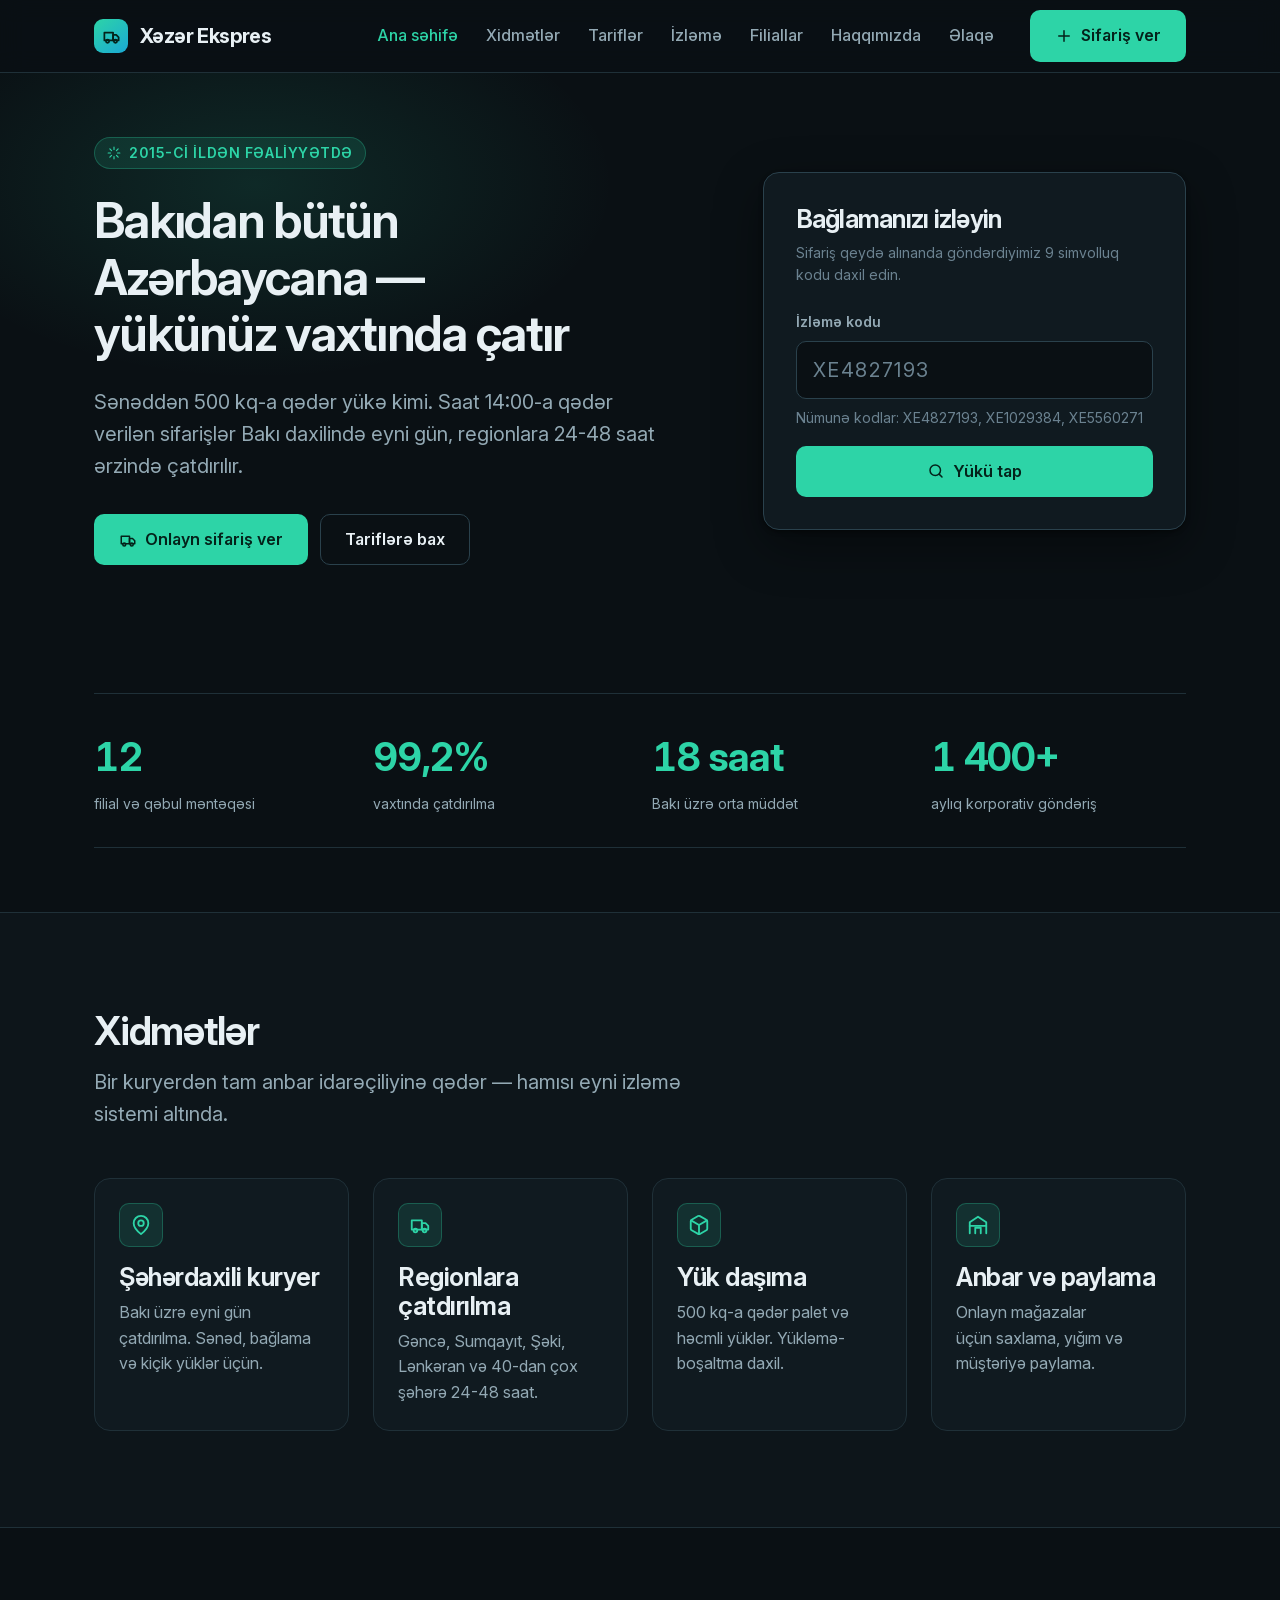
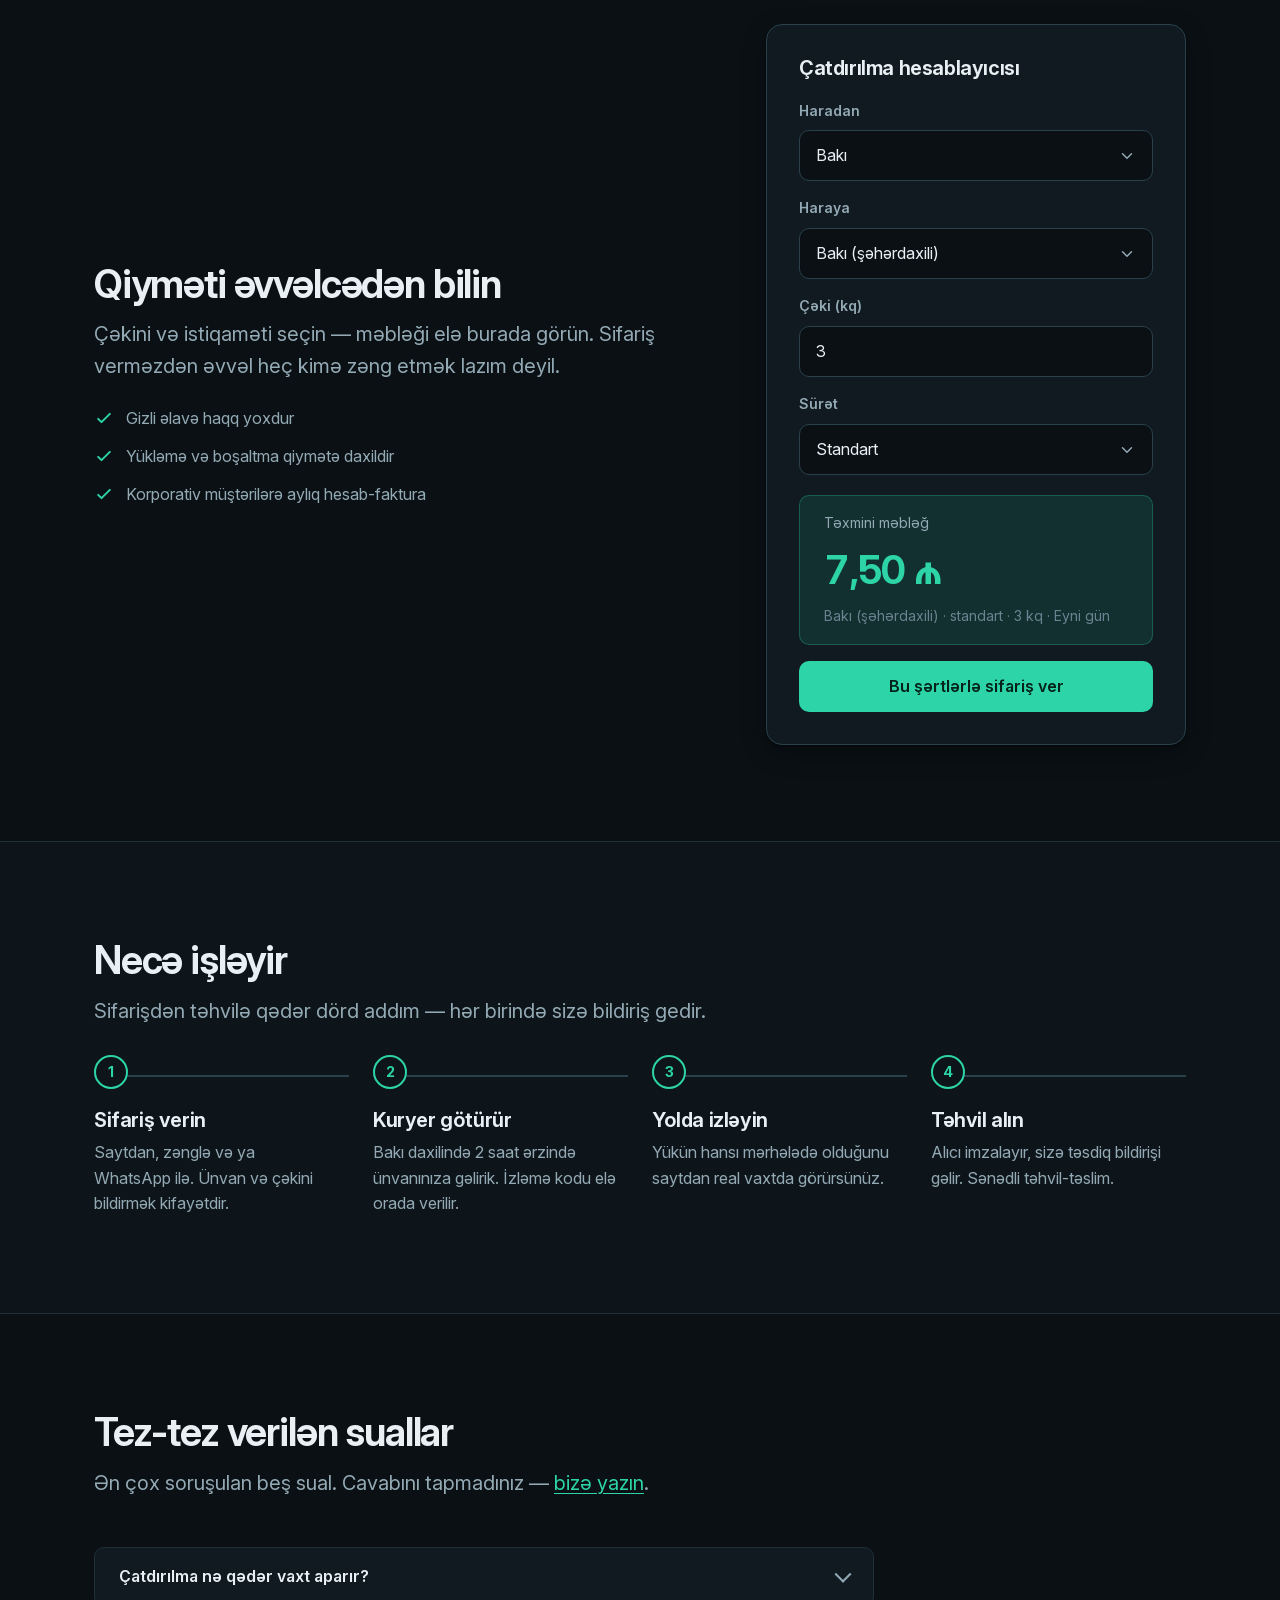
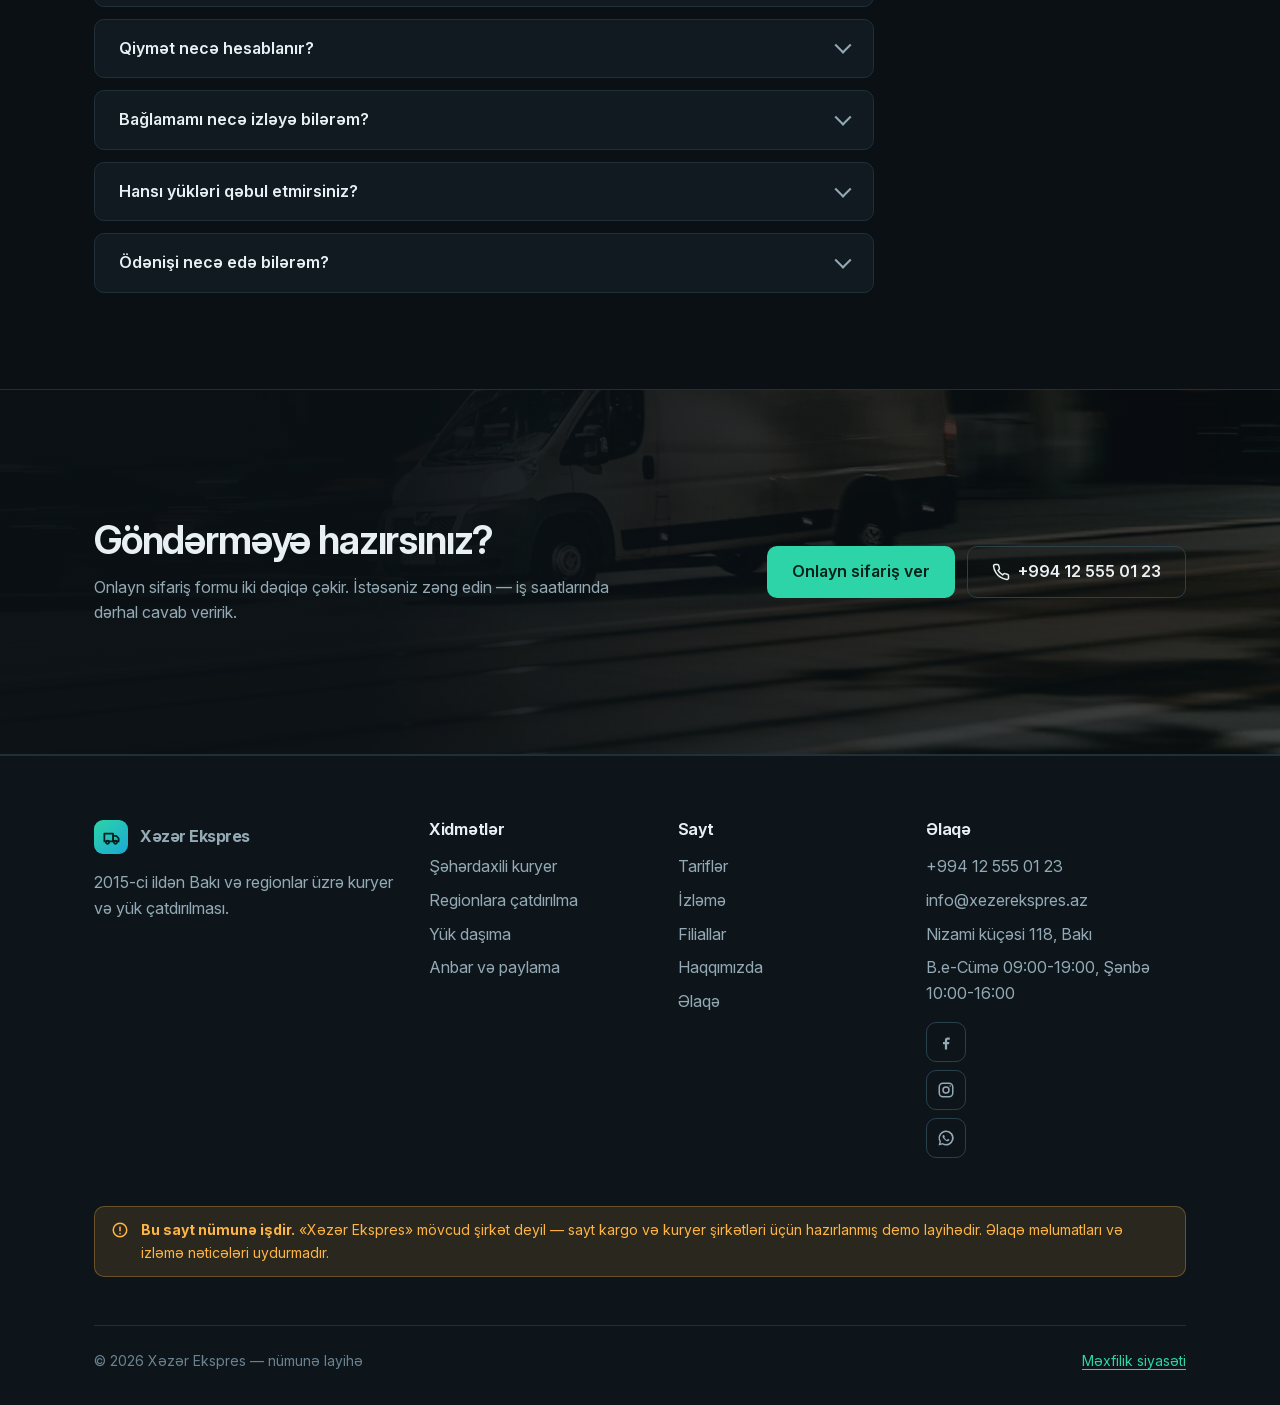
==== commit 147b7513: "feat: add the CTA photograph and write the README One photo, not a gallery. Most logistics stock car" ====
--- a/index.html
+++ b/index.html
@@ -463,7 +463,7 @@
         </div>
       </section>
 
-      <section class="section section--alt cta">
+      <section class="section cta cta--photo">
         <div class="wrap cta__inner">
           <div>
             <h2>Göndərməyə hazırsınız?</h2>
--- a/assets/css/style.css
+++ b/assets/css/style.css
@@ -682,3 +682,367 @@
   }
   .no-js .site-header__inner { flex-wrap: wrap; }
 }
+
+/* --- Inner page header --------------------------------------------------- */
+.page-head {
+  padding-block: var(--s-8) var(--s-7);
+  border-bottom: 1px solid var(--border);
+  background:
+    radial-gradient(60% 120% at 15% 0%, rgba(45, 212, 167, 0.08), transparent 70%),
+    var(--bg-alt);
+}
+.page-head h1 { margin-block: var(--s-4) var(--s-4); max-width: 20ch; }
+.page-head__lede { color: var(--text-muted); font-size: var(--step-1); max-width: 62ch; }
+
+/* --- Table --------------------------------------------------------------- */
+.table-wrap {
+  overflow-x: auto;
+  border: 1px solid var(--border);
+  border-radius: var(--r-lg);
+  background: var(--surface);
+}
+.table {
+  width: 100%;
+  border-collapse: collapse;
+  min-width: 640px;
+  font-variant-numeric: tabular-nums;
+}
+.table th,
+.table td {
+  text-align: left;
+  padding: var(--s-4) var(--s-5);
+  border-bottom: 1px solid var(--border);
+  vertical-align: top;
+}
+.table thead th {
+  font-size: var(--step--1);
+  text-transform: uppercase;
+  letter-spacing: 0.05em;
+  color: var(--text-dim);
+  font-weight: 600;
+  background: var(--bg-alt);
+  white-space: nowrap;
+}
+.table tbody tr:last-child th,
+.table tbody tr:last-child td { border-bottom: 0; }
+.table tbody tr:hover { background: var(--surface-2); }
+.table tbody th { font-weight: 600; }
+.table td { color: var(--accent); font-weight: 600; }
+.table td:last-child { color: var(--text); font-weight: 500; }
+.table__sub {
+  display: block;
+  font-size: var(--step--1);
+  color: var(--text-dim);
+  font-weight: 400;
+  margin-top: 2px;
+}
+
+/* On a phone the table turns into stacked rows with their own labels. */
+@media (max-width: 700px) {
+  .table { min-width: 0; }
+  .table thead { display: none; }
+  .table tbody tr {
+    display: grid;
+    gap: var(--s-2);
+    padding: var(--s-4) var(--s-5);
+    border-bottom: 1px solid var(--border);
+  }
+  .table tbody th,
+  .table tbody td { border: 0; padding: 0; }
+  .table tbody td::before {
+    content: attr(data-label) ": ";
+    color: var(--text-dim);
+    font-weight: 400;
+  }
+}
+
+.note-grid {
+  display: grid;
+  gap: var(--s-4);
+  margin-top: var(--s-6);
+}
+@media (min-width: 800px) { .note-grid { grid-template-columns: repeat(3, 1fr); } }
+.note {
+  border-left: 2px solid var(--accent-line);
+  padding-left: var(--s-4);
+}
+.note h3 { font-size: var(--step-0); margin-bottom: var(--s-2); }
+.note p { color: var(--text-muted); font-size: var(--step-0); }
+
+/* --- Tracking page ------------------------------------------------------- */
+/* Left-aligned with the page heading above it rather than centred, so the eye
+   does not have to jump sideways between the two. */
+.track-page { display: grid; gap: var(--s-6); max-width: 900px; margin-inline: 0; }
+.track-panel {
+  display: grid;
+  gap: var(--s-4);
+  align-items: end;
+  background: var(--surface);
+  border: 1px solid var(--border-strong);
+  border-radius: var(--r-lg);
+  padding: var(--s-6);
+}
+@media (min-width: 640px) { .track-panel { grid-template-columns: 1fr auto; } }
+.track-panel .input { font-size: var(--step-1); letter-spacing: 0.08em; text-transform: uppercase; }
+
+.sample-codes h2 { font-size: var(--step-0); color: var(--text-muted); margin-bottom: var(--s-3); }
+.sample-codes ul { list-style: none; display: grid; gap: var(--s-2); }
+.sample-codes li { display: flex; align-items: center; gap: var(--s-3); flex-wrap: wrap; }
+.code-chip {
+  background: var(--surface-2);
+  border: 1px solid var(--border-strong);
+  color: var(--accent);
+  font-family: ui-monospace, "SF Mono", Menlo, Consolas, monospace;
+  font-size: var(--step--1);
+  letter-spacing: 0.06em;
+  padding: var(--s-2) var(--s-3);
+  border-radius: var(--r-sm);
+  cursor: pointer;
+  min-height: 36px;
+  transition: border-color var(--dur) var(--ease), background var(--dur) var(--ease);
+}
+.code-chip:hover { border-color: var(--accent); background: var(--accent-soft); }
+
+.track-result:empty { display: none; }
+.result-card {
+  background: var(--surface);
+  border: 1px solid var(--border-strong);
+  border-radius: var(--r-lg);
+  overflow: hidden;
+}
+.result-card__head {
+  padding: var(--s-5) var(--s-6);
+  border-bottom: 1px solid var(--border);
+  display: flex;
+  flex-wrap: wrap;
+  gap: var(--s-4);
+  align-items: center;
+  justify-content: space-between;
+}
+.result-card__code {
+  font-family: ui-monospace, "SF Mono", Menlo, Consolas, monospace;
+  font-size: var(--step-2);
+  letter-spacing: 0.06em;
+}
+.result-card__body { padding: var(--s-6); display: grid; gap: var(--s-6); }
+@media (min-width: 760px) { .result-card__body { grid-template-columns: 260px 1fr; } }
+
+.badge {
+  display: inline-flex;
+  align-items: center;
+  gap: var(--s-2);
+  padding: var(--s-1) var(--s-3);
+  border-radius: var(--r-full);
+  font-size: var(--step--1);
+  font-weight: 600;
+  border: 1px solid;
+}
+.badge::before { content: ""; width: 7px; height: 7px; border-radius: 50%; background: currentColor; }
+.badge[data-tone="wait"] { color: var(--warn); border-color: rgba(255, 180, 67, 0.35); background: var(--warn-soft); }
+.badge[data-tone="move"] { color: var(--accent); border-color: var(--accent-line); background: var(--accent-soft); }
+.badge[data-tone="done"] { color: #7dd3fc; border-color: rgba(125, 211, 252, 0.32); background: rgba(125, 211, 252, 0.1); }
+
+.result-meta { list-style: none; display: grid; gap: var(--s-4); align-content: start; }
+.result-meta dt,
+.result-meta__label { font-size: var(--step--1); color: var(--text-dim); }
+.result-meta__value { display: block; margin-top: 2px; }
+
+/* Timeline: newest event first, with the line drawn between the dots. */
+.timeline { list-style: none; display: grid; gap: var(--s-5); position: relative; }
+.timeline__item { position: relative; padding-left: var(--s-6); }
+.timeline__item::before {
+  content: "";
+  position: absolute;
+  left: 3px;
+  top: 6px;
+  width: 11px;
+  height: 11px;
+  border-radius: 50%;
+  background: var(--bg);
+  border: 2px solid var(--border-strong);
+}
+.timeline__item:first-child::before { border-color: var(--accent); background: var(--accent); }
+.timeline__item:not(:last-child)::after {
+  content: "";
+  position: absolute;
+  left: 8px;
+  top: 20px;
+  bottom: calc(var(--s-5) * -1 + 4px);
+  width: 1px;
+  background: var(--border-strong);
+}
+.timeline__date { font-size: var(--step--1); color: var(--text-dim); font-variant-numeric: tabular-nums; }
+.timeline__text { font-weight: 600; margin-top: 2px; }
+.timeline__place { font-size: var(--step--1); color: var(--text-muted); }
+
+.result-empty {
+  background: var(--surface);
+  border: 1px solid rgba(255, 107, 107, 0.35);
+  border-radius: var(--r-lg);
+  padding: var(--s-6);
+}
+.result-empty h2 { font-size: var(--step-1); color: var(--danger); margin-bottom: var(--s-3); }
+.result-empty p { color: var(--text-muted); }
+
+/* --- Forms: order and contact -------------------------------------------- */
+.fieldset {
+  border: 1px solid var(--border);
+  border-radius: var(--r-lg);
+  padding: var(--s-5);
+  margin: 0 0 var(--s-5);
+  display: grid;
+  gap: var(--s-4);
+}
+.fieldset legend {
+  padding-inline: var(--s-3);
+  font-weight: 650;
+  font-size: var(--step-0);
+  color: var(--accent);
+}
+.field-row { display: grid; gap: var(--s-4); }
+@media (min-width: 640px) { .field-row { grid-template-columns: 1fr 1fr; } }
+.req { color: var(--accent); }
+
+.order { display: grid; gap: var(--s-6); align-items: start; }
+@media (min-width: 980px) { .order { grid-template-columns: 1fr 340px; gap: var(--s-8); } }
+.order__aside { display: grid; gap: var(--s-4); position: sticky; top: 96px; }
+.order__aside h2 { font-size: var(--step-1); }
+.order__summary {
+  display: grid;
+  gap: var(--s-1);
+  background: var(--accent-soft);
+  border: 1px solid var(--accent-line);
+  border-radius: var(--r);
+  padding: var(--s-4) var(--s-5);
+  margin-bottom: var(--s-5);
+}
+
+.form-status:empty { display: none; }
+.form-status {
+  margin-top: var(--s-4);
+  padding: var(--s-4) var(--s-5);
+  border-radius: var(--r);
+  border: 1px solid var(--accent-line);
+  background: var(--accent-soft);
+  color: var(--accent);
+  font-size: var(--step-0);
+}
+.form-status[data-tone="error"] {
+  border-color: rgba(255, 107, 107, 0.35);
+  background: rgba(255, 107, 107, 0.1);
+  color: var(--danger);
+}
+
+.contact { display: grid; gap: var(--s-6); align-items: start; }
+@media (min-width: 980px) { .contact { grid-template-columns: 380px 1fr; gap: var(--s-8); } }
+.contact__form {
+  background: var(--surface);
+  border: 1px solid var(--border-strong);
+  border-radius: var(--r-lg);
+  padding: var(--s-6);
+  display: grid;
+  gap: var(--s-4);
+}
+.contact__form h2 { font-size: var(--step-2); }
+.contact__form > p { margin-top: calc(var(--s-3) * -1); }
+.contact__channels h2 { font-size: var(--step-1); margin-bottom: var(--s-2); }
+.contact__big { font-size: var(--step-1); font-weight: 600; }
+
+/* --- Services ------------------------------------------------------------ */
+.service-list { display: grid; gap: var(--s-5); }
+.service {
+  display: grid;
+  gap: var(--s-5);
+  background: var(--surface);
+  border: 1px solid var(--border);
+  border-radius: var(--r-lg);
+  padding: var(--s-6);
+  scroll-margin-top: 96px;
+}
+@media (min-width: 860px) { .service { grid-template-columns: 1fr 260px; gap: var(--s-8); } }
+.service h2 { font-size: var(--step-3); }
+.service__lede { color: var(--accent); font-weight: 600; margin-block: var(--s-2) var(--s-3); }
+.service__points { margin-top: var(--s-5); }
+.service__side {
+  display: grid;
+  gap: var(--s-3);
+  align-content: start;
+  padding-top: var(--s-2);
+}
+.service__price {
+  font-size: var(--step-2);
+  font-weight: 680;
+  letter-spacing: -0.03em;
+  color: var(--text);
+  font-variant-numeric: tabular-nums;
+}
+
+/* --- Branches ------------------------------------------------------------ */
+.branch-list { display: grid; gap: var(--s-8); }
+.branch-group h2 { font-size: var(--step-2); margin-bottom: var(--s-5); }
+.branch {
+  background: var(--surface);
+  border: 1px solid var(--border);
+  border-radius: var(--r);
+  padding: var(--s-5);
+}
+.branch h3 { font-size: var(--step-0); margin-bottom: var(--s-2); }
+.branch__address { color: var(--text-muted); }
+.branch__hours { color: var(--text-dim); font-size: var(--step--1); margin-block: var(--s-2); }
+
+/* --- About --------------------------------------------------------------- */
+.about { display: grid; gap: var(--s-7); align-items: start; }
+@media (min-width: 980px) { .about { grid-template-columns: 1fr 340px; gap: var(--s-8); } }
+.about h2 { font-size: var(--step-2); margin-bottom: var(--s-3); }
+.about__main p { max-width: 68ch; }
+.about__aside { display: grid; gap: var(--s-4); }
+.about__aside h3 { font-size: var(--step-1); margin-bottom: var(--s-4); }
+
+.fact-list { list-style: none; display: grid; gap: var(--s-4); }
+.fact-list li { display: flex; align-items: baseline; gap: var(--s-4); }
+.fact-list strong {
+  font-size: var(--step-2);
+  color: var(--accent);
+  font-variant-numeric: tabular-nums;
+  min-width: 5ch;
+}
+.fact-list span { color: var(--text-muted); font-size: var(--step--1); }
+
+/* --- Prose (privacy) ----------------------------------------------------- */
+.prose { max-width: 72ch; }
+.prose h2 { font-size: var(--step-2); margin-top: var(--s-7); margin-bottom: var(--s-3); }
+.prose h2:first-child { margin-top: 0; }
+.prose p { color: var(--text-muted); }
+
+/* --- 404 ----------------------------------------------------------------- */
+.notfound { padding-block: var(--s-9); }
+.notfound h1 { max-width: 18ch; margin-inline: auto; }
+
+/* --- CTA photograph ------------------------------------------------------ */
+/* The only stock photo on the site. Most logistics stock shots carry the
+   giveaways of somewhere else -- Korean plates, IKEA signage -- which on an
+   Azerbaijani courier's site reads as borrowed. This one is night, motion-blurred
+   and free of any text or legible plate, so it stays about movement.
+   WebP is 47 KB against 116 KB for the JPEG that follows it as a fallback. */
+.cta--photo {
+  position: relative;
+  isolation: isolate;
+  border-block: 1px solid var(--border);
+  background-color: var(--bg-alt);
+  background-image: url("../img/van-night.jpg");
+  background-image: image-set(url("../img/van-night.webp") type("image/webp"), url("../img/van-night.jpg") type("image/jpeg"));
+  background-size: cover;
+  background-position: 60% center;
+}
+/* Two layers: a flat wash to hold contrast everywhere, and a left-weighted
+   gradient so the copy sits on the darkest part of the frame. */
+.cta--photo::before {
+  content: "";
+  position: absolute;
+  inset: 0;
+  z-index: -1;
+  background:
+    linear-gradient(95deg, rgba(10, 16, 20, 0.96) 30%, rgba(10, 16, 20, 0.72) 62%, rgba(10, 16, 20, 0.55) 100%),
+    rgba(10, 16, 20, 0.35);
+}
+.cta--photo .cta__inner { padding-block: var(--s-6); }
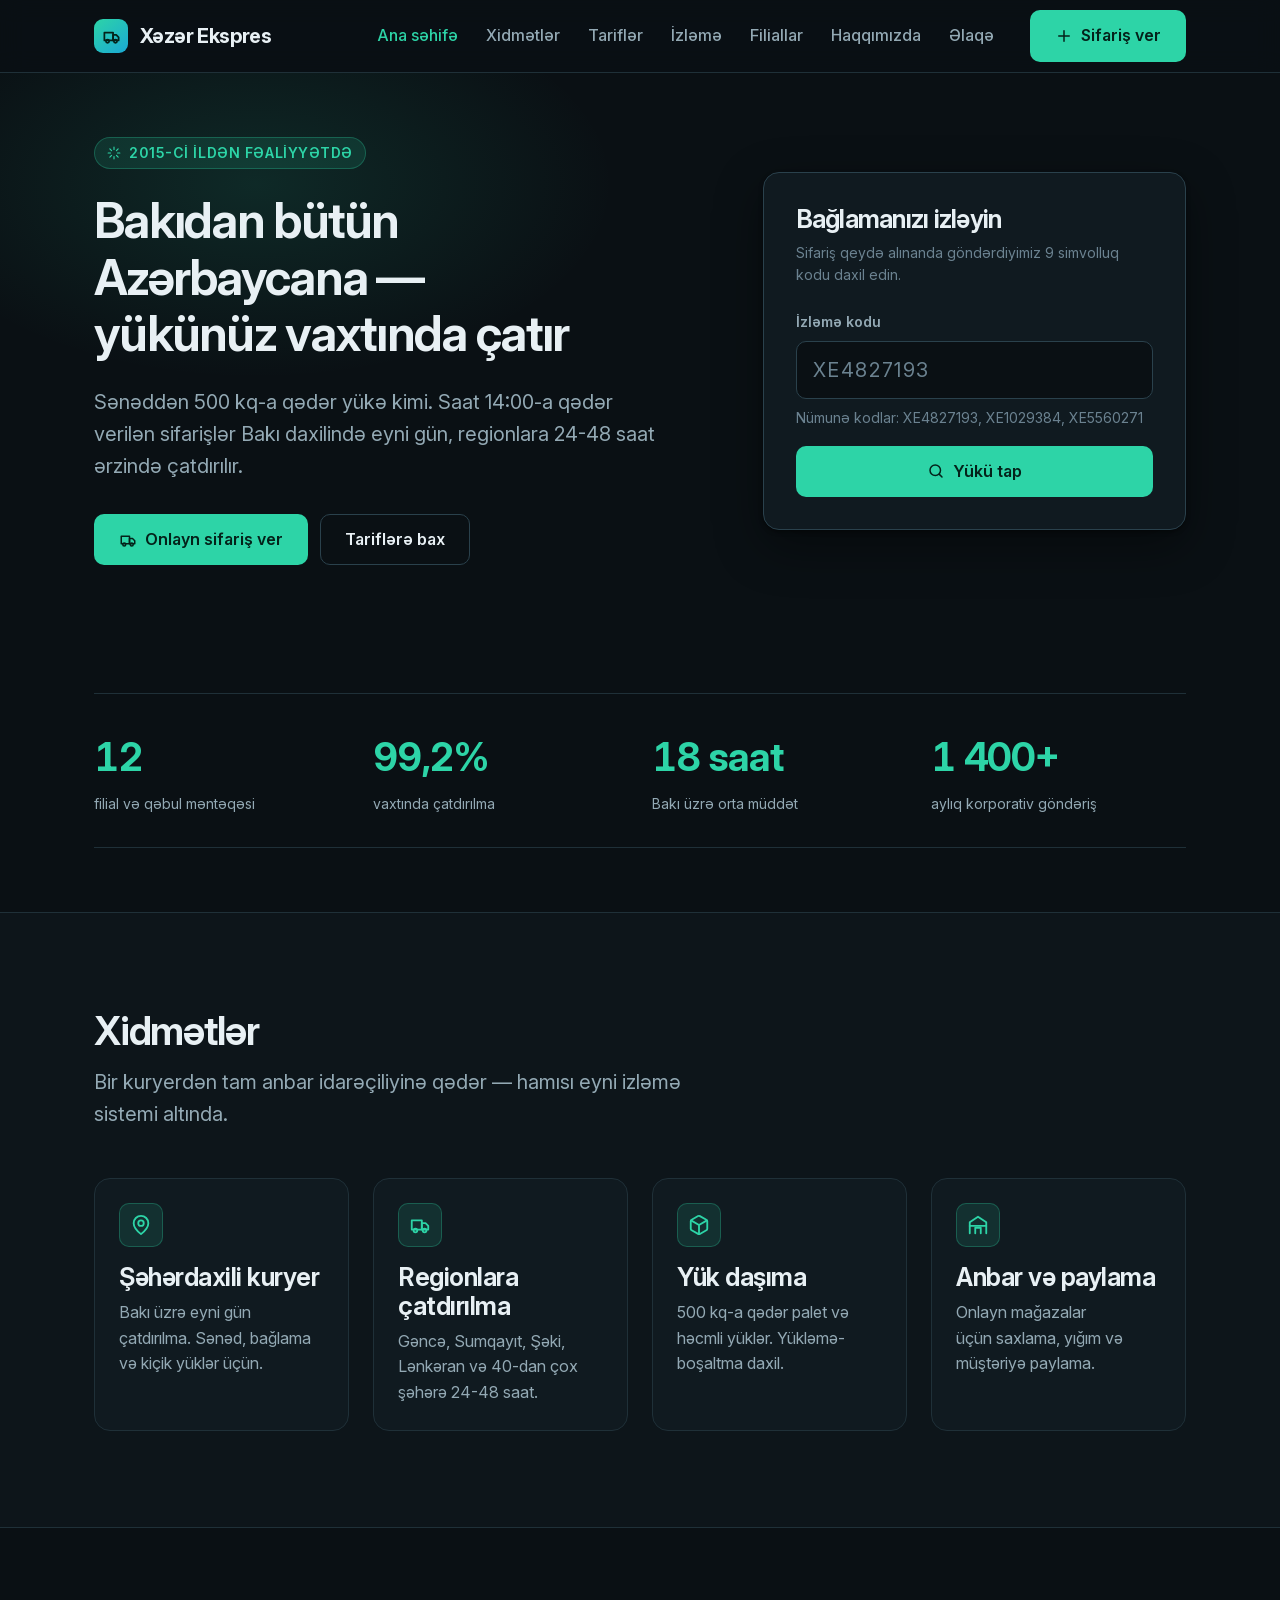
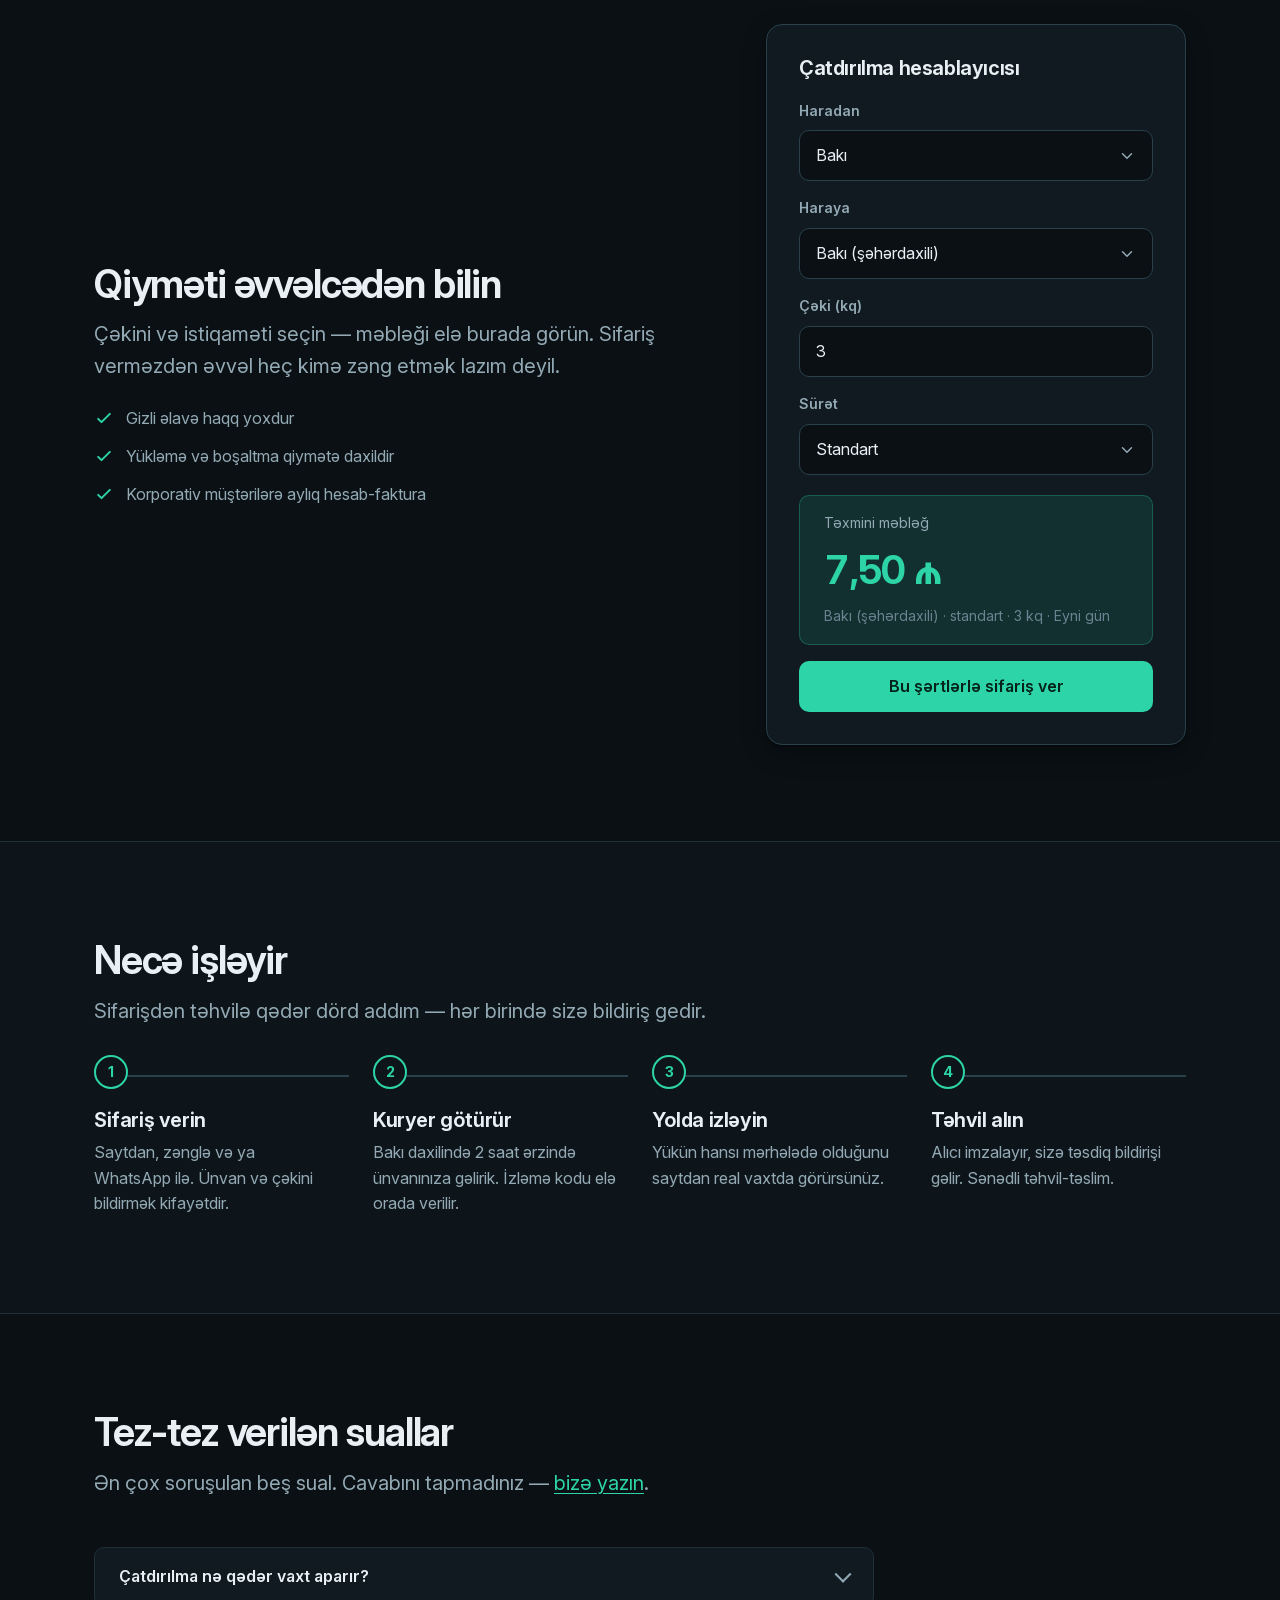
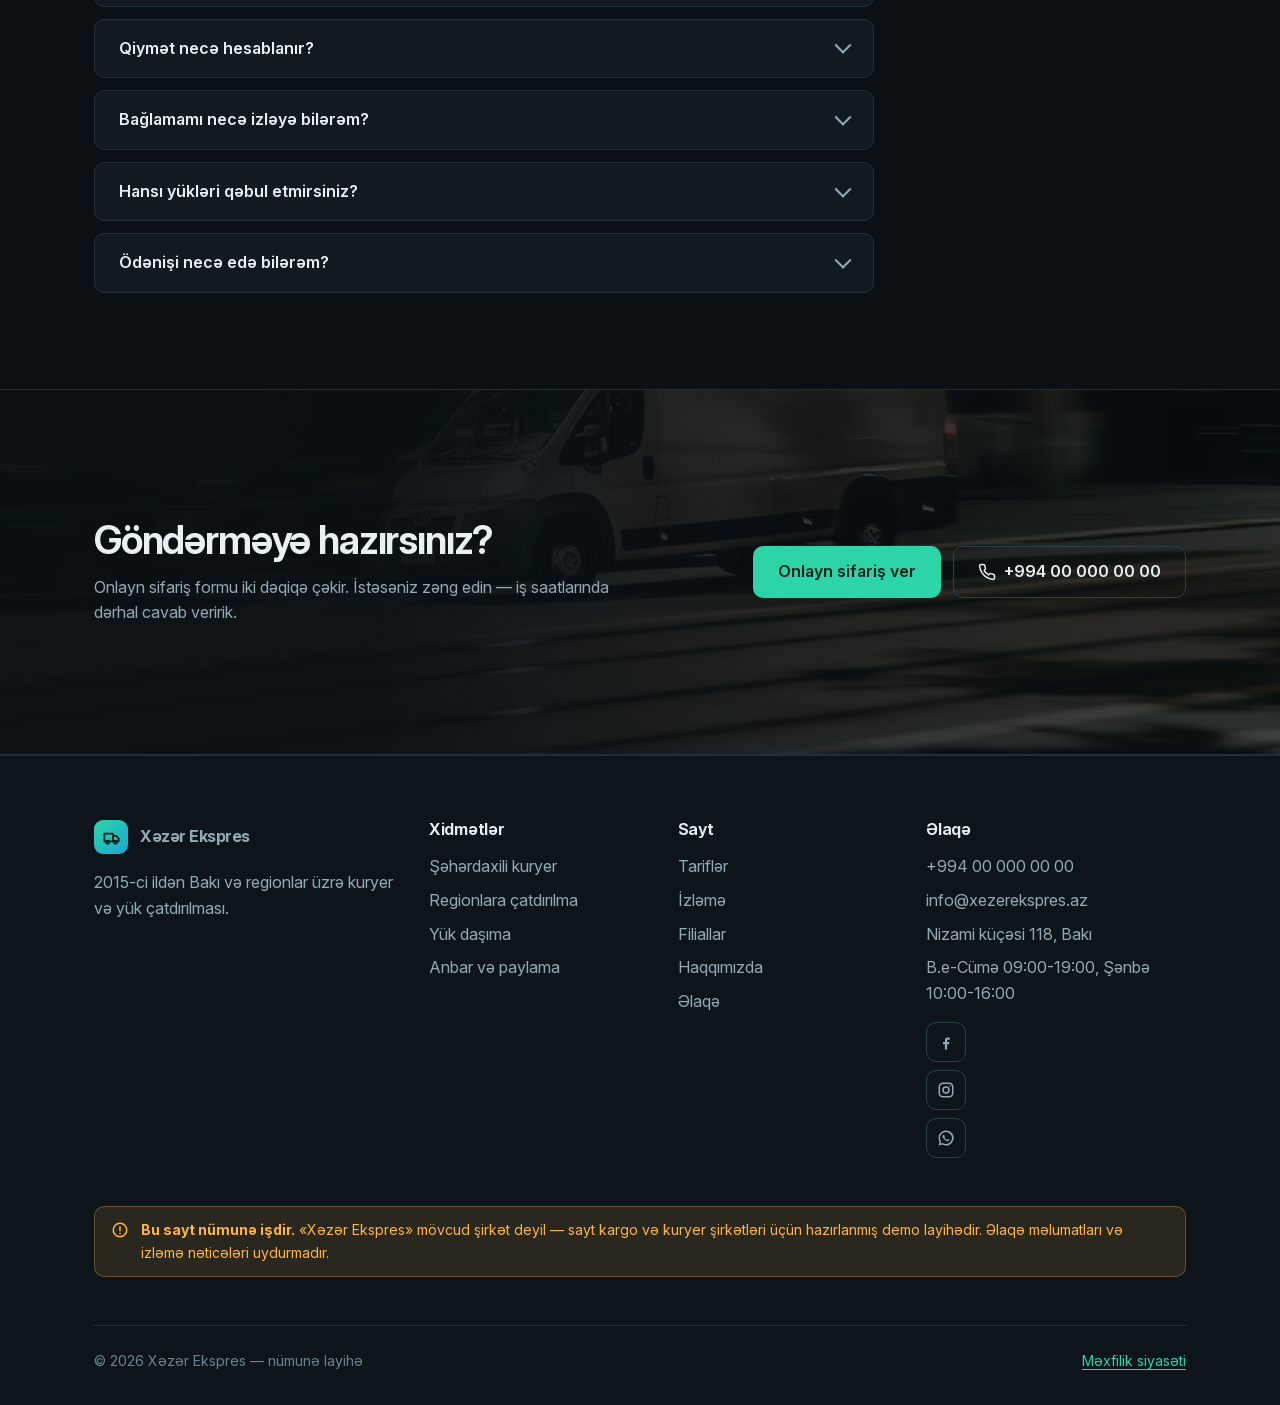
==== commit 5e9ff7c0: "fix: zero out every phone number A plausible-looking number on a public demo can belong to a real pe" ====
--- a/index.html
+++ b/index.html
@@ -36,7 +36,7 @@
             "name": "Xəzər Ekspres",
             "description": "Bakı və Azərbaycanın regionları üzrə kuryer, bağlama və yük çatdırılması xidməti.",
             "url": "https://kulieff21.github.io/cargo-site-demo/",
-            "telephone": "+994125550123",
+            "telephone": "+994000000000",
             "email": "info@xezerekspres.az",
             "priceRange": "3-45 AZN",
             "currenciesAccepted": "AZN",
@@ -474,11 +474,11 @@
           </div>
           <div class="cta__actions">
             <a class="btn btn--primary" href="sifaris.html">Onlayn sifariş ver</a>
-            <a class="btn btn--ghost" href="tel:+994125550123">
+            <a class="btn btn--ghost" href="tel:+994000000000">
               <svg viewBox="0 0 24 24" fill="none" stroke="currentColor" stroke-width="2" stroke-linecap="round" stroke-linejoin="round" aria-hidden="true">
                 <path d="M22 16.9v3a2 2 0 0 1-2.2 2 19.8 19.8 0 0 1-8.6-3.1 19.5 19.5 0 0 1-6-6A19.8 19.8 0 0 1 2.1 4.2 2 2 0 0 1 4.1 2h3a2 2 0 0 1 2 1.7c.1 1 .4 1.9.7 2.8a2 2 0 0 1-.5 2.1L8.1 9.9a16 16 0 0 0 6 6l1.3-1.3a2 2 0 0 1 2.1-.4c.9.3 1.8.6 2.8.7a2 2 0 0 1 1.7 2z" />
               </svg>
-              +994 12 555 01 23
+              +994 00 000 00 00
             </a>
           </div>
         </div>
@@ -527,7 +527,7 @@
           <div class="footer-col">
             <h4>Əlaqə</h4>
             <ul>
-              <li><a href="tel:+994125550123">+994 12 555 01 23</a></li>
+              <li><a href="tel:+994000000000">+994 00 000 00 00</a></li>
               <li><a href="mailto:info@xezerekspres.az">info@xezerekspres.az</a></li>
               <li class="muted">Nizami küçəsi 118, Bakı</li>
               <li class="muted">B.e-Cümə 09:00-19:00, Şənbə 10:00-16:00</li>
@@ -546,7 +546,7 @@
                 </a>
               </li>
               <li>
-                <a href="https://wa.me/994125550123" rel="noopener nofollow" target="_blank">
+                <a href="https://wa.me/994000000000" rel="noopener nofollow" target="_blank">
                   <span class="visually-hidden">WhatsApp ilə yazın</span>
                   <svg viewBox="0 0 24 24" fill="currentColor" aria-hidden="true"><path d="M12 2a10 10 0 0 0-8.6 15L2 22l5.2-1.4A10 10 0 1 0 12 2zm0 18a8 8 0 0 1-4.1-1.1l-.3-.2-3 .8.8-2.9-.2-.3A8 8 0 1 1 12 20zm4.4-5.8c-.2-.1-1.4-.7-1.6-.8-.2-.1-.4-.1-.5.1l-.7.9c-.1.2-.3.2-.5.1a6.5 6.5 0 0 1-3.2-2.8c-.1-.2 0-.4.1-.5l.4-.5c.1-.2.1-.3 0-.5l-.7-1.7c-.2-.4-.4-.4-.5-.4h-.5c-.2 0-.5.1-.7.3-.9.9-.9 2.1-.1 3.4a9.4 9.4 0 0 0 4.6 4.1c1.5.6 2.5.5 3.2-.1.3-.3.6-.8.7-1.2.1-.3 0-.4-.2-.5z" /></svg>
                 </a>
